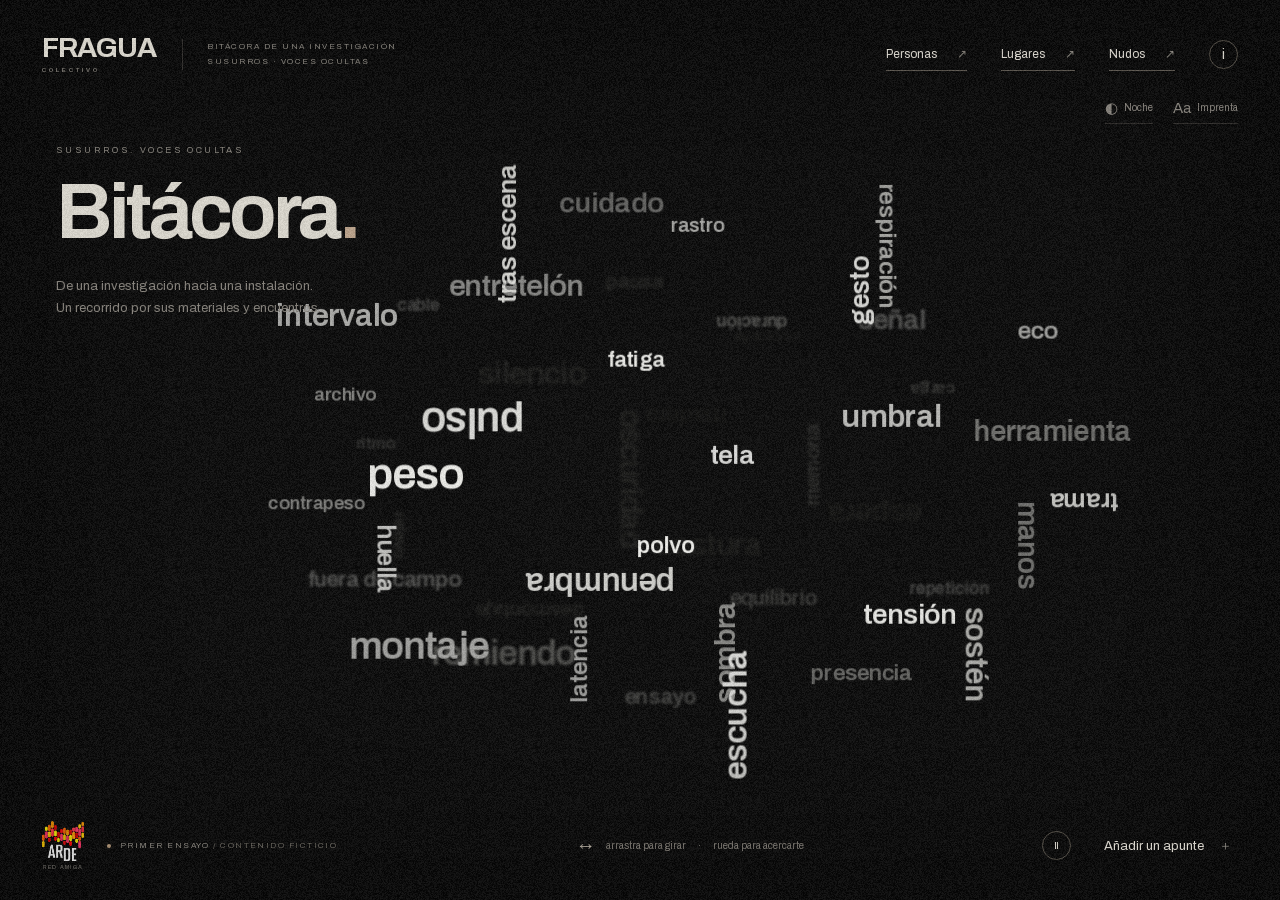
==== index.html @ 5e68c9c4 "Refina el vidrio, los índices flotantes y la profundidad móvil" ====
<!doctype html>
<html lang="es">
<head>
  <meta charset="utf-8">
  <meta name="viewport" content="width=device-width, initial-scale=1, viewport-fit=cover">
  <meta name="theme-color" content="#090909">
  <meta name="description" content="Bitácora de una investigación del colectivo Fragua hacia la instalación Susurros. Voces ocultas: un recorrido abierto por sus materiales, encuentros y procesos.">
  <title>Bitácora · Susurros. Voces ocultas — Fragua</title>
  <script>try{const p=JSON.parse(localStorage.getItem('susurros.appearance.v1')||'{}')||{};document.documentElement.dataset.theme=p.theme==='day'?'day':'night';document.documentElement.dataset.writing=p.writing==='hand'?'hand':'print';}catch{}</script>
  <link rel="icon" href="icon.svg" type="image/svg+xml">
  <link rel="stylesheet" href="styles.css?v=5">
  <link rel="stylesheet" href="editor.css?v=5">
  <link rel="stylesheet" href="glass.css?v=7">
  <link rel="stylesheet" href="territory.css?v=7">
  <link rel="stylesheet" href="appearance.css?v=5">
  <link rel="stylesheet" href="indices.css?v=7">
  <link rel="stylesheet" href="cloud-view.css?v=7">
  <link rel="preload" href="fonts/architects-daughter-latin.woff2" as="font" type="font/woff2" crossorigin>
  <link rel="preload" href="fonts/archivo-latin.woff2" as="font" type="font/woff2" crossorigin>
  <script type="module" src="app.js?v=7"></script>
</head>
<body>
  <svg class="optical-definitions" xmlns="http://www.w3.org/2000/svg" width="0" height="0" aria-hidden="true" focusable="false">
    <defs>
      <filter id="resin-refraction" x="-20%" y="-20%" width="140%" height="140%" color-interpolation-filters="sRGB">
        <feTurbulence type="fractalNoise" baseFrequency=".006 .011" numOctaves="2" seed="12" result="surface"/>
        <feGaussianBlur in="surface" stdDeviation="1.5" result="curvature"/>
        <feDisplacementMap in="SourceGraphic" in2="curvature" scale="48" xChannelSelector="R" yChannelSelector="G"/>
      </filter>
      <filter id="resin-image-refraction" x="-15%" y="-15%" width="130%" height="130%" color-interpolation-filters="sRGB">
        <feTurbulence type="fractalNoise" baseFrequency=".008 .014" numOctaves="2" seed="7" result="surface"/>
        <feGaussianBlur in="surface" stdDeviation="1.2" result="curvature"/>
        <feDisplacementMap in="SourceGraphic" in2="curvature" scale="32" xChannelSelector="R" yChannelSelector="G"/>
      </filter>
    </defs>
  </svg>
  <div class="film-grain" aria-hidden="true"></div>
  <div class="vignette" aria-hidden="true"></div>
  <header class="masthead">
    <div class="project-credit" aria-label="Bitácora de una investigación del colectivo Fragua"><span class="fragua-name">FRAGUA</span><span class="fragua-caption">COLECTIVO</span></div>
    <p class="edition">BITÁCORA DE UNA INVESTIGACIÓN<br>SUSURROS · VOCES OCULTAS</p>
    <nav class="main-nav" aria-label="Recorrer la bitácora">
      <button id="people-button" aria-controls="indices-view" aria-expanded="false">Personas <span aria-hidden="true">↗</span></button>
      <button id="places-button" aria-controls="territory-view" aria-expanded="false">Lugares <span aria-hidden="true">↗</span></button>
      <button id="knots-button" aria-controls="indices-view" aria-expanded="false">Nudos <span aria-hidden="true">↗</span></button>
      <button id="about-button" class="round-button" aria-label="Acerca de este ensayo" aria-haspopup="dialog">i</button>
    </nav>
  </header>

  <div class="appearance-controls" role="group" aria-label="Aspecto de la bitácora">
    <button id="theme-toggle" type="button" aria-pressed="false" aria-label="Cambiar a versión diurna"><span class="appearance-icon" aria-hidden="true">◐</span><span class="appearance-label">Noche</span></button>
    <button id="writing-toggle" type="button" aria-pressed="false" aria-label="Cambiar a letra manuscrita"><span class="appearance-icon" aria-hidden="true">Aa</span><span class="appearance-label">Imprenta</span></button>
  </div>
  <div class="title-block">
    <p class="eyebrow">SUSURROS. VOCES OCULTAS</p>
    <h1>Bitácora<span aria-hidden="true">.</span></h1>
    <p class="intro">De una investigación hacia una instalación.<br>Un recorrido por sus materiales y encuentros.</p>
  </div>

  <main id="stage" tabindex="0" aria-label="Nube tridimensional de palabras. Arrastra para girar y usa la rueda para acercarte. Con el teclado: flechas para girar, más y menos para acercarte; Tab para elegir palabras.">
    <canvas id="connections" aria-hidden="true"></canvas>
    <div id="space"><div id="cloud"></div></div>
    <p id="loading" class="loading" role="status">Afinando la escucha<span>…</span></p>
  </main>

  <div id="context" class="context" hidden>
    <button id="return-button" class="back-arrow" aria-label="Volver a todas las palabras">↶</button>
    <div><p id="context-type" class="eyebrow"></p><p id="context-title"></p></div>
  </div>

  <footer class="footer">
    <div class="footer-credits"><a class="friend-network" href="https://ardered.com/" target="_blank" rel="noopener noreferrer" aria-label="ARDE, red amiga de Fragua. Visitar su sitio web"><img src="media/arde-logo.png" alt="ARDE · Artistas de la Escenografía en Red" width="42" height="40"><span>RED AMIGA</span></a><div class="archive-caption"><span class="status-dot"></span><span>PRIMER ENSAYO<span class="caption-detail"> / CONTENIDO FICTICIO</span></span></div></div>
    <div id="gesture-hint" class="gesture-hint"><span class="drag-icon" aria-hidden="true">↔</span> arrastra para girar<span class="hint-divider">·</span><span class="desktop-hint">rueda para acercarte</span><span class="mobile-hint">pellizca para acercarte</span></div>
    <div class="footer-actions">
      <button id="pause-button" class="round-button" aria-label="Pausar la respiración" aria-pressed="false"><span aria-hidden="true">Ⅱ</span></button>
      <button id="contribute-button">Añadir un apunte <span aria-hidden="true">＋</span></button>
    </div>
  </footer>
  <p id="announcement" class="sr-only" role="status" aria-live="polite"></p>

  <dialog id="drawer" class="drawer" aria-labelledby="drawer-heading">
    <div class="plate-optics" aria-hidden="true"></div>
    <div class="plate-scroll">
      <div class="drawer-top"><span class="eyebrow" id="drawer-kicker"></span><button id="close-drawer" class="close-button" aria-label="Cerrar">×</button></div>
      <div id="drawer-content"></div>
    </div>
  </dialog>
  <noscript><div class="no-js">Este ensayo necesita JavaScript para recorrer la nube. Actívalo y vuelve a abrir la página.</div></noscript>
</body>
</html>
---- styles.css ----
@font-face{font-family:Archivo;src:url("fonts/archivo-latin.woff2") format("woff2");font-weight:400 700;font-style:normal;font-display:swap}
:root{color-scheme:dark;--bg:#090909;--paper:#ddd9d0;--muted:#85817a;--faint:#4c4944;--line:#2b2926;--accent:#bba28a;--sans:'Archivo','Helvetica Neue',Arial,sans-serif}
*{box-sizing:border-box}html,body{width:100%;height:100%;margin:0;overflow:hidden}body{background:var(--bg);color:var(--paper);font-family:var(--sans);font-size:14px;-webkit-font-smoothing:antialiased}button,a,input,select,textarea{-webkit-tap-highlight-color:transparent}button{font:inherit;color:inherit;border:0;background:none;cursor:pointer}a{color:inherit}button:focus-visible,a:focus-visible{outline:1px solid var(--accent);outline-offset:7px}button:hover{color:#fff6e9}button:disabled{opacity:.4;cursor:default}[hidden]{display:none!important}.sr-only{position:absolute;width:1px;height:1px;padding:0;margin:-1px;overflow:hidden;clip:rect(0,0,0,0);white-space:nowrap;border:0}
.film-grain{position:fixed;inset:-30%;z-index:8;pointer-events:none;opacity:.075;mix-blend-mode:screen;animation:grain .3s steps(1) infinite;background-repeat:repeat;background-size:180px 180px}.vignette{position:fixed;inset:0;pointer-events:none;z-index:3;box-shadow:inset 0 0 160px 40px #0008;background:radial-gradient(ellipse at 54% 52%,transparent 20%,#0003 100%)}@keyframes grain{0%{transform:translate(0,0)}25%{transform:translate(37px,-23px)}50%{transform:translate(-19px,46px)}75%{transform:translate(52px,17px)}}
.masthead{position:fixed;top:35px;left:42px;right:42px;z-index:10;display:flex;align-items:center;gap:26px}.wordmark{font-family:var(--sans);font-size:34px;font-weight:bold;letter-spacing:-2.4px;line-height:1;text-decoration:none}.wordmark-star{font-size:19px;font-weight:normal;display:inline-block;vertical-align:top;margin:0 0 0 4px;letter-spacing:0}.edition{font-size:8px;letter-spacing:1.5px;line-height:1.9;color:var(--muted);margin:0;padding-left:24px;border-left:1px solid var(--line)}.main-nav{margin-left:auto;display:flex;gap:34px;align-items:center}.main-nav>button:not(.round-button){font-size:12px;padding:9px 0;border-bottom:1px solid #58534b}.main-nav button>span{margin-left:17px;color:var(--muted)}.round-button{height:29px;width:29px;border:1px solid #514c44;border-radius:50%;font-family:var(--sans);font-size:14px;display:inline-flex;align-items:center;justify-content:center;flex:none;padding:0}.round-button:hover{border-color:var(--paper)}
.title-block{position:fixed;top:143px;left:56px;z-index:4;pointer-events:none}.eyebrow{font-family:var(--sans);font-size:9px;font-weight:normal;letter-spacing:2.4px;line-height:1.6;color:var(--muted);margin:0}.title-block h1{font-family:var(--sans);font-weight:normal;font-size:clamp(52px,5.5vw,82px);letter-spacing:-4px;line-height:1.06;margin:14px 0 20px}.title-block h1>span{color:var(--accent)}.intro{font-family:var(--sans);color:var(--muted);font-size:14px;line-height:1.65;font-style:italic;margin:0}
#stage{position:fixed;inset:0;overflow:hidden;cursor:grab;touch-action:none;outline:0}#stage:active{cursor:grabbing}#stage:focus-visible{box-shadow:inset 0 0 0 1px #8a817455}#space{position:absolute;inset:0;perspective:1000px;perspective-origin:50% 50%;pointer-events:none}#cloud{position:absolute;left:53%;top:52%;width:0;height:0;transform-style:preserve-3d;pointer-events:none}.word{position:absolute;left:0;top:0;font-family:var(--sans);font-weight:normal;white-space:nowrap;line-height:1.2;transform-style:preserve-3d;pointer-events:auto;padding:6px 9px;backface-visibility:visible;transition:opacity 1s, color .3s;color:#b9b5ad}.word>span{display:block;transition:filter .25s,text-shadow .25s}.word:hover,.word:focus-visible{color:#f8f0e2!important;outline:0;z-index:2}.word:hover>span,.word:focus-visible>span{filter:blur(0)!important;text-shadow:0 0 14px #e8d0aa55}.word:focus-visible>span{outline:1px dotted #a69b8d;outline-offset:6px}.word.inactive{pointer-events:none;opacity:0!important}.word.selected{color:#dfd1be}#connections{position:absolute;inset:0;pointer-events:none;z-index:0}.loading{position:absolute;left:50%;top:50%;transform:translate(-50%,-50%);color:var(--muted);font-family:var(--sans);font-style:italic}.loading span{animation:blink 1.4s infinite}@keyframes blink{50%{opacity:.2}}
.footer{position:fixed;left:42px;right:42px;bottom:30px;display:flex;align-items:center;justify-content:space-between;gap:20px;z-index:10}.archive-caption{font-size:8px;letter-spacing:1.45px;color:var(--muted);display:flex;align-items:center;gap:9px}.status-dot{height:4px;width:4px;border-radius:50%;background:#a58b6d;display:block;box-shadow:0 0 7px #a58b6d44}.caption-detail{color:#65615a}.gesture-hint{font-family:var(--sans);font-style:italic;font-size:12px;color:#77736c;display:flex;gap:10px;align-items:center;transition:opacity .8s}.drag-icon{font-family:var(--sans);font-style:normal;font-size:20px;color:#aaa296}.hint-divider{padding:0 2px}.footer-actions{display:flex;align-items:center;gap:27px}.footer-actions>button:last-child{font-family:var(--sans);font-size:13px}.footer-actions>button:last-child>span{margin-left:12px;color:var(--muted)}.footer-actions .round-button{font-family:var(--sans);font-size:10px;letter-spacing:1px}.mobile-hint{display:none}
.context{position:fixed;bottom:100px;left:50%;transform:translateX(-50%);z-index:9;display:flex;gap:17px;align-items:center;background:#090909c9;padding:9px 21px 11px 12px;border-radius:2px;backdrop-filter:blur(10px);max-width:85vw}.back-arrow{font-family:var(--sans);font-size:30px;font-weight:normal;line-height:1;width:35px;height:35px}.context .eyebrow{font-size:7px;letter-spacing:1.8px}.context p:last-child{font-family:var(--sans);font-size:17px;margin:4px 0 0;white-space:nowrap}
.drawer{margin:0 0 0 auto;max-width:none;max-height:none;width:min(480px,100vw);height:100dvh;padding:31px 37px 45px;border:none;border-left:1px solid var(--line);background:#111110;color:var(--paper);overflow:auto;box-shadow:-40px 0 90px #0005}.drawer[open]{animation:drawer-in .32s ease}.drawer::backdrop{background:#0005;backdrop-filter:blur(2px)}@keyframes drawer-in{from{transform:translateX(35px);opacity:0}to{transform:translateX(0);opacity:1}}.drawer-top{display:flex;align-items:center;justify-content:space-between;margin-bottom:42px}.close-button{font-size:27px;line-height:1;padding:0 3px;font-weight:200;color:#9a9389}.drawer h2{font-family:var(--sans);font-size:43px;line-height:1.12;font-weight:normal;letter-spacing:-1.6px;margin:0 0 20px}.drawer h3{font-family:var(--sans);font-size:22px;font-weight:normal;margin:26px 0 10px}.drawer .lede{font-family:var(--sans);font-size:17px;line-height:1.65;color:#bdb7ac;margin:0 0 28px}.drawer .small-copy{font-size:12px;line-height:1.85;color:var(--muted)}.drawer-list{margin-top:28px;border-top:1px solid var(--line)}.person-row,.knot-row{width:100%;text-align:left;display:flex;align-items:baseline;gap:16px;padding:22px 0;border-bottom:1px solid var(--line)}.row-index{font-family:var(--sans);font-size:9px;letter-spacing:1px;color:#6a655d}.row-name{font-family:var(--sans);font-size:25px;display:block;line-height:1.25}.row-role{font-family:var(--sans);display:block;font-size:10px;color:var(--muted);margin-top:7px;letter-spacing:.4px}.row-arrow{margin-left:auto;color:var(--muted);font-size:19px}.person-row:hover .row-name,.knot-row:hover .row-name{color:#d2bca0}.row-description{display:block;font-size:12px;line-height:1.6;color:var(--muted);margin-top:10px}.demo-note{font-family:var(--sans);font-size:10px;line-height:1.8;color:#938575;border-left:1px solid #685340;padding-left:13px;margin-top:28px}.word-meta{display:flex;align-items:center;gap:10px;margin-bottom:23px;color:var(--muted);font-size:9px;letter-spacing:1px;text-transform:uppercase}.word-meta .small-dot{height:3px;width:3px;border-radius:100%;background:var(--muted)}.word-description{font-family:var(--sans);font-size:19px;line-height:1.75;margin:0 0 24px;color:#d1cbbf}.relation-block{margin-bottom:28px;padding-bottom:23px;border-bottom:1px solid var(--line)}.relation-block>.eyebrow{color:var(--accent);margin-bottom:12px}.detail-label{margin:25px 0 12px}.related-people{display:flex;flex-wrap:wrap;gap:8px}.text-chip{font-family:var(--sans);font-size:10px;padding:7px 11px;border:1px solid #3b3630;color:#aaa092;border-radius:1px}.text-chip:hover{border-color:#8e7d68}.detail-image{width:100%;height:240px;object-fit:cover;display:block;margin:28px 0 10px;filter:saturate(.55)}.media-caption{font-family:var(--sans);font-size:12px;line-height:1.7;color:var(--muted);font-style:italic}.audio-card{margin:28px 0;padding:24px 19px;border:1px solid #37312a;background:linear-gradient(130deg,#262018,#131311)}.audio-play{display:flex;width:100%;gap:16px;align-items:center;text-align:left}.audio-play>span:first-child{font-size:17px;width:40px;height:40px;border:1px solid #7b6a57;border-radius:50%;display:grid;place-items:center;padding-left:2px}.audio-title{font-family:var(--sans);font-size:18px}.audio-type{display:block;font-family:var(--sans);font-size:9px;color:var(--muted);margin-top:8px}.waveform{display:flex;align-items:center;justify-content:space-between;height:42px;margin:25px 0 5px;gap:3px}.waveform i{display:block;flex:1;background:#ad9171;opacity:.5;height:var(--h)}.audio-card.playing .waveform i{animation:wave 1.2s ease-in-out infinite;animation-delay:var(--d)}@keyframes wave{50%{transform:scaleY(.35);opacity:1}}audio{width:100%;height:38px;margin-top:20px}.size-scale{display:flex;align-items:baseline;gap:18px;margin:20px 0;color:#b5a895}.size-scale span{font-family:var(--sans)}.drawer a{color:var(--accent);text-underline-offset:4px}.about-divider{border:0;border-top:1px solid var(--line);margin:28px 0}.no-js{position:fixed;top:45%;left:10%;width:80%;padding:25px;background:#171715;color:var(--paper);z-index:99}.active-note{color:var(--accent)!important}.error-title{font-size:20px;font-style:normal;color:var(--paper)}
@media(min-width:1500px){#cloud{left:54%}.title-block{left:70px;top:170px}.masthead,.footer{left:55px;right:55px}}
@media(max-width:1000px){.caption-detail{display:none}.edition{display:none}.gesture-hint{font-size:11px;gap:7px}.footer-actions{gap:18px}.title-block{left:35px;top:125px}.title-block h1{font-size:60px}.masthead,.footer{left:28px;right:28px}.main-nav{gap:27px}}
@media(max-width:650px){.masthead{top:25px;left:22px;right:22px}.wordmark{font-size:31px}.main-nav{gap:21px}.main-nav>button:not(.round-button){font-size:11px}.main-nav button>span{margin-left:10px}.main-nav .round-button{height:25px;width:25px}.title-block{left:27px;top:105px}.title-block h1{font-size:54px;letter-spacing:-2.8px;margin:8px 0 13px}.eyebrow{font-size:8px}.intro{font-size:12px;line-height:1.6}.footer{left:22px;right:22px;bottom:25px;gap:10px;align-items:flex-end}.archive-caption{font-size:7px;letter-spacing:1px;max-width:115px;line-height:1.8}.footer-actions{gap:17px}.footer-actions>button:last-child{font-size:12px}.footer-actions>button:last-child>span{margin-left:5px}.gesture-hint{position:absolute;bottom:58px;left:50%;transform:translateX(-50%);white-space:nowrap;font-size:10px;gap:7px}.desktop-hint{display:none}.mobile-hint{display:inline}.drag-icon{font-size:16px}#cloud{left:50%;top:54%}.context{bottom:120px;gap:10px;padding-right:14px}.context p:last-child{font-size:16px}.context .eyebrow{font-size:6px}.drawer{padding:25px 27px 36px;width:100vw}.drawer-top{margin-bottom:31px}.drawer h2{font-size:40px}.drawer .lede{font-size:16px}.drawer::backdrop{backdrop-filter:blur(5px)}.word-description{font-size:18px}.row-name{font-size:25px}.row-role{font-size:10px}.film-grain{opacity:.065}.vignette{box-shadow:inset 0 0 90px 15px #0008}}
@media(prefers-reduced-motion:reduce){.film-grain{animation:none}.word,.gesture-hint{transition:none}.drawer[open]{animation:none}.audio-card.playing .waveform i{animation:none}.loading span{animation:none}}

/* Zero-size anchors carry the 3D position; labels face the camera. */
.word-anchor{position:absolute;left:0;top:0;width:0;height:0;transform-style:preserve-3d;pointer-events:none}

/* The investigation belongs to Fragua; ARDE is a linked friendly network. */
.project-credit{display:flex;flex-direction:column;gap:5px;flex:none}
.fragua-name{font:700 28px/.95 var(--sans);letter-spacing:-1px}
.fragua-caption{font:500 6px/1.2 var(--sans);letter-spacing:3px;color:var(--muted)}
.title-block h1{font-weight:650;letter-spacing:-4px}
.intro{font-size:13px;font-style:normal;font-weight:400;line-height:1.7}
.word{font-weight:600;letter-spacing:-.6px}
.drawer h2,.drawer h3,.row-name,.audio-title{font-weight:600}
.drawer h2{letter-spacing:-1.8px}
.word-description{font-weight:400;font-size:18px;line-height:1.8}
.drawer .lede{font-weight:400;font-size:16px}
.media-caption,.gesture-hint{font-style:normal;font-weight:400;font-size:10px}
.context p:last-child{font-weight:600;font-size:15px}
.footer-credits{display:flex;align-items:center;gap:23px}
.friend-network{display:flex;flex-direction:column;align-items:center;gap:3px;text-decoration:none;flex:none;opacity:.85}
.friend-network img{display:block;width:42px;height:40px;object-fit:contain}
.friend-network span{font-size:5.5px;letter-spacing:1.3px;color:var(--muted)}
.friend-network:hover{opacity:1}
#stage{transition:opacity .6s}
@media(max-width:1000px){.main-nav{gap:24px}.footer-credits{gap:17px}}
@media(max-width:650px){.masthead{gap:19px}.main-nav{gap:17px}.fragua-name{font-size:23px;letter-spacing:-.7px}.fragua-caption{font-size:5px;letter-spacing:2.5px}.main-nav button>span{margin-left:7px}.title-block h1{font-size:52px;letter-spacing:-3px}.intro{font-size:11px}.friend-network img{width:34px;height:33px}.friend-network span{font-size:5px;letter-spacing:.9px}.footer-credits{gap:13px}.archive-caption{max-width:82px}.gesture-hint{bottom:68px;font-size:9px}.context{bottom:129px}.footer-actions>button:last-child{font-size:11px}.footer-actions{gap:13px}}
@media(max-width:390px){.masthead{left:18px;right:18px;gap:13px}.main-nav{gap:13px}.fragua-name{font-size:21px}.main-nav>button:not(.round-button){font-size:10px}.main-nav button>span{margin-left:6px}.footer{left:18px;right:18px}.footer-credits{gap:9px}}

.territory-open #gesture-hint{opacity:0!important;pointer-events:none}
.network-reference{display:block;margin:20px 0 0;font-size:11px}
---- editor.css ----
.editor-dialog {
  box-sizing: border-box;
  position: fixed;
  inset: 0 0 0 auto;
  margin: 0;
  padding: 0;
  width: min(560px, 100vw);
  height: 100dvh;
  max-width: 100vw;
  max-height: 100dvh;
  border: 0;
  border-left: 1px solid #dfd8cc24;
  background: #101010;
  color: #dfd8cc;
  font: 14px/1.6 var(--sans);
  scrollbar-color: #585148 #101010;
}
.editor-dialog::backdrop { background: #0009; backdrop-filter: blur(5px); }
.editor-inner { padding: 40px 40px 32px; }
.editor-header { position: relative; padding-right: 30px; }
.editor-eyebrow { margin: 0 0 15px; color: #bb997b; text-transform: uppercase; letter-spacing: .19em; font-size: 10px; }
.editor-header h2 { margin: 0; font:600 36px/1.12 var(--sans); letter-spacing: -.04em; }
.editor-intro { margin: 18px 0 22px; color: #aaa59d; max-width: 320px; font-size: 13px; }
.editor-close { position: absolute; right: -8px; top: -10px; background: transparent; color: #dfd8cc; border: 0; font: 30px/1 var(--sans); cursor: pointer; width: 40px; height: 40px; }
.editor-local-note { border-top: 1px solid #dfd8cc24; border-bottom: 1px solid #dfd8cc24; padding: 15px 0; margin: 0 0 25px; font-size: 11px; line-height: 1.65; color: #bb997b; }
.editor-form { display: flex; flex-direction: column; }
.editor-form input:not([type='checkbox']), .editor-form textarea, .editor-form select {
  box-sizing: border-box;
  width: 100%;
  min-height: 43px;
  padding: 11px 12px;
  background: #171717;
  border: 1px solid #dfd8cc2b;
  border-radius: 0;
  color: #dfd8cc;
  font: 13px/1.5 var(--sans);
  color-scheme: dark;
}
.editor-form textarea { resize: vertical; }
.editor-form input::placeholder, .editor-form textarea::placeholder { color: #77736c; }
.editor-label { display: block; margin: 21px 0 8px; color: #dfd8cc; font-size: 12px; }
.editor-label:first-child { margin-top: 0; }
.editor-label span { float: right; color: #827e77; font-size: 10px; }
.editor-match { color: #bb997b; font-size: 11px; line-height: 1.65; margin: 8px 0 -4px; }
.editor-match:empty { display: none; }
.editor-selections { border: 0; padding: 0; margin: 23px 0 0; min-width: 0; }
.editor-selections legend { padding: 0; font-size: 12px; }
.editor-help { margin: 5px 0 12px; font-size: 10px; line-height: 1.6; color: #918a81; }
.editor-selector-list { display: grid; grid-template-columns: 1fr 1fr; gap: 9px 12px; }
.editor-selector { display: flex; gap: 8px; align-items: flex-start; font-size: 11px; cursor: pointer; }
.editor-selector input { accent-color: #bb997b; margin: 3px 0 0; width: 14px; height: 14px; flex: 0 0 auto; }
.editor-form input[type='file'] { padding: 0; border: 0; background: none; font-size: 11px; color: #aaa59d; min-height: 34px; }
.editor-form input[type='file']::file-selector-button { color: #dfd8cc; background: #20201e; border: 1px solid #dfd8cc35; padding: 8px 10px; font: 11px var(--sans); margin-right: 10px; cursor: pointer; }
.editor-media-note { overflow-wrap: anywhere; margin-top: 3px; }
.editor-submit-row { display: flex; flex-wrap: wrap; gap: 15px; align-items: center; margin-top: 26px; }
.editor-save { flex: 1; background: #d4c4b0; color: #151311; border: 1px solid #d4c4b0; padding: 13px 16px; font: 12px/1.5 var(--sans); text-align: left; cursor: pointer; }
.editor-save span { float: right; }
.editor-save:hover { background: #e3d5c3; }
.editor-view, .editor-transfer-actions button { padding: 5px 0; background: none; border: 0; border-bottom: 1px solid #bb997b6b; color: #bb997b; font: 11px/1.5 var(--sans); cursor: pointer; }
.editor-status { margin: 16px 0 0; min-height: 0; font-size: 11px; line-height: 1.65; color: #c4b098; overflow-wrap: anywhere; }
.editor-status:empty { display: none; }
.editor-error { color: #e6a395; }
.editor-transfer { border-top: 1px solid #dfd8cc24; margin-top: 32px; padding-top: 25px; }
.editor-transfer .editor-eyebrow { margin-bottom: 9px; }
.editor-transfer p:not(.editor-eyebrow) { margin: 0; color: #918a81; font-size: 11px; line-height: 1.7; }
.editor-transfer-actions { display: flex; justify-content: space-between; gap: 18px; margin-top: 16px; }
.editor-dialog button:disabled { opacity: .4; cursor: wait; }
.editor-dialog :focus-visible { outline: 1px solid #d2b08d; outline-offset: 4px; }
.editor-dialog [hidden] { display: none !important; }
@media (max-width: 520px) {
  .editor-inner { padding: 28px 24px; }
  .editor-header h2 { font-size: 35px; }
  .editor-form input:not([type='checkbox']), .editor-form textarea, .editor-form select { font-size: 16px; }
  .editor-selector-list { grid-template-columns: 1fr; }
  .editor-selector { min-height: 28px; align-items: center; }
  .editor-label { margin-top: 18px; }
}
---- glass.css ----
/* Word fragments float in a thin, imperfect plate; the indexes keep their drawer. */
.optical-definitions { position: fixed; width: 0; height: 0; pointer-events: none; }
.plate-optics { display: none; }
.plate-scroll { display: contents; }

.drawer.word-plate {
  position: fixed;
  inset: 0;
  margin: auto;
  width: min(640px, calc(100vw - 96px));
  height: fit-content;
  max-height: 82dvh;
  padding: 0;
  border: 0;
  border-radius: 26px 21px 29px 19px / 21px 26px 22px 28px;
  overflow: visible;
  background: transparent;
  color: #e7e7dc;
  box-shadow: 0 32px 100px #0008, 0 3px 12px #0006;
  /* The top-layer surface samples the scene while its content stays readable. */
  -webkit-backdrop-filter: blur(10px) saturate(1.12) brightness(1.15);
  backdrop-filter: blur(10px) saturate(1.12) brightness(1.15);
  backdrop-filter: url("#resin-refraction") blur(7px) saturate(1.12) brightness(1.15);
}
.drawer.word-plate[open] { animation: plate-appear .35s cubic-bezier(.2,.7,.2,1) both; }
.drawer.word-plate::backdrop { background: #0002; backdrop-filter: none; -webkit-backdrop-filter: none; }
.word-plate .plate-optics {
  display: block;
  position: absolute;
  inset: 0;
  pointer-events: none;
  border-radius: inherit;
  overflow: hidden;
  background:
    radial-gradient(ellipse at 3% 0%, #d7dfc71a, transparent 46%),
    linear-gradient(128deg, #b8c7ad0d, #0d110f70 52%, #a0b2a009);
  box-shadow:
    inset 1px 1px 1px #f4f8e738,
    inset -1px -1px 1px #d1ddbd30,
    inset 3px 0 9px #e8f0dc0a,
    inset 0 -7px 15px #03100a44;
}
.drawer.word-plate::before {
  content: '';
  position: absolute;
  z-index: 1;
  inset: 0;
  border: 1px solid #dbe4ce40;
  border-radius: inherit;
  pointer-events: none;
  background: linear-gradient(132deg, #ffffff0d 0, transparent 20% 78%, #efffda08);
  box-shadow: inset 0 2px 2px #f5ffe510, 1px 0 0 #eef9d412, -1px 0 0 #0008;
}
.drawer.word-plate::after {
  content: '';
  position: absolute;
  z-index: 1;
  inset: 7px 5px 8px 6px;
  border: 1px solid #dfe8cf0d;
  border-top-color: #f7ffe51c;
  border-radius: 21px 18px 24px 16px;
  pointer-events: none;
}
.word-plate .plate-scroll {
  display: block;
  position: relative;
  z-index: 2;
  max-height: 82dvh;
  padding: 32px 43px 37px;
  border-radius: inherit;
  overflow: auto;
  overscroll-behavior: contain;
  scrollbar-width: thin;
  scrollbar-color: #b9c4aa42 transparent;
  background: linear-gradient(90deg, #090d0b15, #0a0e0b38 60%, #090d0b15);
}
.word-plate .drawer-top { margin-bottom: 28px; }
.word-plate .eyebrow, .word-plate .word-meta { color: #a9b0a1; }
.word-plate .word-meta { margin-bottom: 15px; font-size: 8px; letter-spacing: 1.2px; }
.word-plate h2 { font-size: clamp(40px, 4vw, 57px); margin-bottom: 24px; }
.word-plate .word-description { font-size: 20px; line-height: 1.7; color: #dedfd2; text-shadow: 0 1px 8px #0008; }
.word-plate .close-button { color: #c0c8b5; }
.word-plate .close-button:hover { color: #f5f6e9; }
.word-plate .small-copy { color: #a3aa9c; }
.word-plate .text-chip { color: #bbc2ae; border-color: #c4d2af35; background: #c4d2af05; border-radius: 4px; }
.word-plate .text-chip:hover { border-color: #dce6cb88; }
.word-plate .relation-block { border-color: #bac9a82e; }
.word-plate .relation-block > .eyebrow { color: #c5c9ae; }
.word-plate .audio-card { border-color: #c6d5b32b; border-radius: 12px; background: linear-gradient(130deg, #b7c4a20d, #080d0a1f); }
.word-plate .audio-play > span:first-child { border-color: #bbc8aa65; }
.word-plate .waveform i { background: #a9b497; }

.drawer.word-plate.image-plate { width: min(690px, calc(100vw - 96px)); max-height: 86dvh; }
.word-plate.image-plate .plate-scroll { max-height: 86dvh; }
.word-plate .resin-image {
  position: relative;
  margin: 29px -7px 13px;
  padding: 13px;
  border: 1px solid #e5ecd33b;
  border-radius: 20px 16px 22px 17px / 17px 23px 18px 22px;
  background: linear-gradient(132deg, #edf5da14, #bdd1ad04 45%, #e2e9cf13);
  box-shadow: 1px 3px 0 #03080655, inset 0 1px 1px #f3ffe239, inset -2px -3px 8px #06120766, 0 13px 25px #0005;
  transform: perspective(1000px) rotateY(-1.2deg) rotateX(.7deg);
}
.word-plate .resin-image .detail-image {
  display: block;
  width: auto;
  max-width: 100%;
  height: auto;
  max-height: 350px;
  margin: 0 auto;
  border-radius: 11px 14px 12px 15px;
  clip-path: inset(0 round 11px 14px 12px 15px);
  object-fit: contain;
  filter: saturate(.65) contrast(.95);
  box-shadow: 0 0 15px #08110b55;
}
.word-plate .resin-image::before {
  content: '';
  position: absolute;
  z-index: 2;
  inset: 2px;
  pointer-events: none;
  border-radius: inherit;
  border-top: 1px solid #faffdf46;
  border-left: 1px solid #faffdf1f;
  background: linear-gradient(118deg, #ffffff0e, transparent 21% 69%, #edf8d80b);
  box-shadow: inset 3px 4px 7px #f2ffe10b, inset -3px -3px 6px #0007;
}
.word-plate .resin-image::after {
  content: '';
  position: absolute;
  z-index: 1;
  inset: 6px;
  border-radius: 15px 12px 18px 13px;
  pointer-events: none;
  -webkit-backdrop-filter: blur(1.7px) brightness(1.16);
  backdrop-filter: blur(1.7px) brightness(1.16);
  -webkit-mask-image: radial-gradient(ellipse at 50% 48%, transparent 52%, #000 94%);
  mask-image: radial-gradient(ellipse at 50% 48%, transparent 52%, #000 94%);
}
@supports (backdrop-filter: url("#resin-image-refraction")) {
  .word-plate .resin-image::after { backdrop-filter: url("#resin-image-refraction") blur(.7px) brightness(1.16); }
}
.word-plate .plate-caption { color: #a7ae9b; font-size: 11px; line-height: 1.7; margin-bottom: 25px; }
@keyframes plate-appear { from { opacity: 0; transform: translateY(13px) scale(.975); } to { opacity: 1; transform: translateY(0) scale(1); } }
@media (max-width: 650px) {
  .drawer.word-plate, .drawer.word-plate.image-plate { width: calc(100vw - 30px); max-height: calc(100dvh - 56px); }
  .word-plate .plate-scroll, .word-plate.image-plate .plate-scroll { max-height: calc(100dvh - 56px); padding: 25px 25px 29px; }
  .word-plate .drawer-top { margin-bottom: 24px; }
  .word-plate h2 { font-size: 42px; }
  .word-plate .word-description { font-size: 17px; line-height: 1.75; }
  .word-plate .resin-image { margin-left: -5px; margin-right: -5px; padding: 10px; }
  .word-plate .resin-image .detail-image { max-height: 300px; }
}
@media (prefers-reduced-motion: reduce) { .drawer.word-plate[open] { animation: none; } }

/* A convex lens: a clear, strongly refracted rim around a softly defocused centre. */
html body .drawer.word-plate[data-liquid-glass],
html body .territory-city-plate[data-liquid-glass] {
  --liquid-saturation: 1.08;
  --liquid-brightness: 1.06;
  -webkit-backdrop-filter: blur(1.8px) saturate(var(--liquid-saturation));
  backdrop-filter: blur(1.8px) saturate(var(--liquid-saturation));
  backdrop-filter: var(--liquid-refraction) saturate(var(--liquid-saturation)) brightness(var(--liquid-brightness));
}
html[data-theme='day'] body .drawer.word-plate[data-liquid-glass],
html[data-theme='day'] body .territory-city-plate[data-liquid-glass] {
  --liquid-saturation: .82;
  --liquid-brightness: 1.015;
}
html body .word-plate .plate-optics {
  background:
    radial-gradient(ellipse at 2% 0%, #f2ffe522, transparent 32%),
    linear-gradient(127deg, #d7e2d215, #080d0b47 48%, #d1e4c30b);
  box-shadow:
    inset 1px 1px 1px #ffffff66,
    inset -1px -1px 2px #efffe338,
    inset 4px 3px 10px #ebffe90d,
    inset -4px -5px 12px #00000035;
}
html body .word-plate .plate-scroll {
  background: linear-gradient(90deg, #090e0b0a, #080d0b22 52%, #090e0b0a);
}
html[data-theme='day'] body .word-plate .plate-optics {
  background:
    radial-gradient(ellipse at 2% 0%, #ffffff7d, transparent 32%),
    linear-gradient(127deg, #fffffa38, #f3f5e85c 48%, #ffffff24);
  box-shadow:
    inset 1px 1px 1px #ffffffdd,
    inset -1px -1px 2px #7e8d646b,
    inset 4px 3px 10px #ffffff33,
    inset -4px -5px 12px #71855d14;
}
html[data-theme='day'] body .word-plate .plate-scroll {
  background: linear-gradient(90deg, #ffffff0a, #fffff41a 52%, #ffffff0a);
}
html body .drawer.word-plate::before {
  background: linear-gradient(125deg, #ffffff1a, transparent 18% 76%, #f2ffe50d);
  box-shadow: inset 0 1px 1px #ffffff3b, inset -1px -1px 2px #d8ecc426, 0 0 0 1px #00000022;
}
html[data-theme='day'] body .drawer.word-plate::before {
  background: linear-gradient(125deg, #ffffff70, transparent 18% 76%, #ffffff3d);
  box-shadow: inset 0 1px 1px #ffffffe6, inset -1px -1px 2px #73875a38, 0 0 0 1px #4e633519;
}
html body .word-plate .resin-image .detail-image[data-liquid-glass] {
  filter: var(--liquid-refraction) saturate(.78) contrast(.98);
}
/* The photograph is refracted itself, so no uniformly blurred veil covers it. */
html body .word-plate .resin-image::after,
html[data-theme='day'] body .word-plate .resin-image::after {
  -webkit-backdrop-filter: none;
  backdrop-filter: none;
  background: linear-gradient(128deg, #ffffff08, transparent 34% 72%, #e9ffd806);
}


/* Safari/iOS use the same lens on a live, inert copy of the scene. */
html body .drawer.word-plate[data-liquid-glass][data-liquid-renderer='scene-proxy'],
html body .territory-city-plate[data-liquid-glass][data-liquid-renderer='scene-proxy'] {
  -webkit-backdrop-filter: none;
  backdrop-filter: none;
}
.liquid-scene-proxy {
  position: absolute;
  inset: 0;
  z-index: 0;
  border-radius: inherit;
  overflow: hidden;
  pointer-events: none;
  background: var(--bg);
  filter: var(--liquid-refraction) saturate(var(--liquid-saturation,1.08)) brightness(var(--liquid-brightness,1.06));
}
.liquid-scene-viewport {
  position: absolute;
  left: 0;
  top: 0;
  transform-origin: 0 0;
  overflow: hidden;
  pointer-events: none;
  isolation: isolate;
}
html body .word-plate .plate-optics { z-index: 1; }
.territory-city-plate[data-liquid-renderer='scene-proxy'] .territory-city-inner { position: relative; z-index: 2; }
---- territory.css ----
.territory-view{position:fixed;inset:0;z-index:6;pointer-events:none;color:var(--paper,#ddd9d0);font-family:var(--sans,Arial,sans-serif);outline:0}
.territory-open .title-block{opacity:0!important}
.territory-heading{position:absolute;left:56px;top:calc(50% - 30px);width:235px}
.territory-eyebrow{font-family:var(--sans,Arial,sans-serif);font-size:8px;font-weight:500;line-height:1.7;letter-spacing:2px;color:#9b9c91;margin:0}
.territory-heading h2{font-family:var(--sans,Arial,sans-serif);font-size:42px;font-weight:600;letter-spacing:-1.9px;margin:14px 0 18px;line-height:1.1}
.territory-intro{font-size:12px;font-weight:400;line-height:1.8;color:#8d8b81;white-space:pre-line;margin:0}
.territory-frame{position:absolute;left:58%;top:52%;width:min(680px,64vw,calc((100dvh - 165px)*.947368));aspect-ratio:720/760;transform:translate(-50%,-50%);pointer-events:none;animation:territory-arrive .65s ease both}
.territory-float{position:absolute;inset:0;pointer-events:none;touch-action:none;transform:translate3d(0,0,0)}
.territory-float[data-echo-active="true"]{will-change:transform}
.territory-touch-area{fill:transparent;stroke:none;pointer-events:fill}
.territory-map{position:absolute;inset:0;width:100%;height:100%;overflow:visible;pointer-events:none;filter:drop-shadow(0 0 7px #fff7d912)}
.territory-outline,.territory-outline-depth{fill:none;stroke-linejoin:round;stroke-linecap:round;vector-effect:non-scaling-stroke}
.territory-outline{stroke:#dbdcd1;stroke-width:.8;opacity:.82;filter:drop-shadow(0 0 1px #f9f6e255)}
.territory-outline-depth{stroke:#f1efdd;stroke-width:.45;opacity:.18;transform:translate(3px,4px);filter:blur(.5px)}
.territory-guide{fill:none;stroke:#d4d5c2;stroke-width:.5;opacity:.3;vector-effect:non-scaling-stroke;transition:opacity .2s}
.territory-guide-active{opacity:.8}
.territory-city{position:absolute;width:30px;height:30px;transform:translate(-50%,-50%);pointer-events:auto;cursor:pointer;border:0;padding:0;overflow:visible;background:none;color:#dadbd0}
.territory-point{position:absolute;left:50%;top:50%;width:5px;height:5px;border:1px solid #e0e4d3;border-radius:50%;transform:translate(-50%,-50%);box-shadow:0 0 9px #f8f3d326;background:#0b0c09}
.territory-point::after{content:'';position:absolute;inset:-5px;border:1px solid #e8e9d116;border-radius:50%}
.territory-city-label{position:absolute;left:calc(50% + var(--label-x,0px));top:calc(50% + var(--label-y,0px));transform:translate(0,-50%);white-space:nowrap;text-align:left;padding:6px 8px;pointer-events:auto}
.territory-label-left{transform:translate(-100%,-50%);text-align:right}
.territory-city-name{display:block;font-family:var(--sans,Arial,sans-serif);font-weight:600;font-size:13px;letter-spacing:-.2px;line-height:1.25;text-shadow:0 1px 12px #000}
.territory-city-number{display:block;margin-top:4px;font-size:8px;font-weight:400;letter-spacing:.9px;color:#85887a;line-height:1.2}
.territory-city:hover .territory-point,.territory-city:focus-visible .territory-point{background:#e9ecdf;box-shadow:0 0 15px #e8e5c477}
.territory-city:hover .territory-city-name,.territory-city:focus-visible .territory-city-name{color:#fffceb}
.territory-city:focus-visible{outline:0}
.territory-city:focus-visible .territory-city-label{outline:1px solid #b9bca377;outline-offset:3px}
.territory-back{position:absolute;left:56px;bottom:111px;display:flex;align-items:center;gap:15px;pointer-events:auto;font-family:var(--sans,Arial,sans-serif);color:#b9bcac;padding:0}
.territory-back>span:first-child{font-size:29px;font-weight:400;line-height:1}
.territory-back>span:last-child{font-size:9px;letter-spacing:.7px}
.territory-demo{position:absolute;left:56px;bottom:80px;max-width:250px;font-size:8px;line-height:1.7;letter-spacing:.45px;color:#787c6d;margin:0}
.territory-city-plate{position:fixed;inset:0;margin:auto;width:min(440px,calc(100vw - 36px));max-height:calc(100dvh - 90px);height:fit-content;padding:0;border:1px solid #dbe4ce38;border-radius:22px 18px 25px 19px;background:linear-gradient(135deg,#cad8b91a,#0a100b6e 60%,#b2c4a50e);color:#e0e5d7;box-shadow:inset 1px 1px 1px #f4ffe522,inset -2px -3px 9px #06120755,0 22px 80px #0008;-webkit-backdrop-filter:blur(10px) saturate(1.1);backdrop-filter:blur(10px) saturate(1.1);backdrop-filter:url('#resin-refraction') blur(7px) saturate(1.1);overflow:hidden;font-family:var(--sans,Arial,sans-serif)}
.territory-city-plate[open]{animation:territory-plate-in .3s ease both}
.territory-city-plate::backdrop{background:#0002;backdrop-filter:none}
.territory-city-inner{padding:29px 32px 30px;max-height:calc(100dvh - 90px);overflow:auto;overscroll-behavior:contain;scrollbar-width:thin;scrollbar-color:#b9c4aa42 transparent}
.territory-city-top{display:flex;align-items:center;justify-content:space-between;margin-bottom:26px}
.territory-close{font-family:var(--sans,Arial,sans-serif);font-weight:400;font-size:26px;line-height:1;padding:0 2px;color:#c1c9b7}
.territory-city-inner h2{font-family:var(--sans,Arial,sans-serif);font-size:38px;font-weight:600;letter-spacing:-1.4px;line-height:1.12;margin:0 0 12px}
.territory-city-count{font-size:10px;color:#a5ae98;margin:0 0 23px;letter-spacing:.4px}
.territory-people{border-top:1px solid #c4d2af29}
.territory-person{display:flex;align-items:center;justify-content:space-between;gap:18px;width:100%;text-align:left;border-bottom:1px solid #c4d2af29;padding:18px 0;background:none;color:inherit}
.territory-person-name{display:block;font-size:19px;line-height:1.35;font-weight:600;letter-spacing:-.45px}
.territory-person-role{display:block;font-size:10px;font-weight:400;line-height:1.5;color:#a2ab97;margin-top:5px}
.territory-person-arrow{font-weight:400;font-size:20px;color:#a6b496}
.territory-person:hover .territory-person-name{color:#f0f4e9}
.territory-city-note,.territory-empty{font-size:10px;font-weight:400;color:#9ca58f;line-height:1.8;margin:22px 0 0}
@keyframes territory-arrive{from{opacity:0;translate:0 8px}to{opacity:1;translate:0 0}}
@keyframes territory-plate-in{from{opacity:0;transform:translateY(10px) scale(.98)}to{opacity:1;transform:translateY(0) scale(1)}}
@media(max-width:1000px){.territory-heading{left:35px;width:190px}.territory-heading h2{font-size:35px}.territory-back,.territory-demo{left:35px}.territory-frame{left:59%;width:min(630px,65vw,calc((100dvh - 180px)*.947368))}}
@media(max-width:650px){.territory-heading{left:27px;top:111px;width:auto;right:27px}.territory-heading h2{font-size:34px;margin:10px 0 9px;letter-spacing:-1.4px}.territory-intro{font-size:10px;line-height:1.65;white-space:normal;max-width:210px}.territory-eyebrow{font-size:7px;letter-spacing:1.5px}.territory-frame{left:50%;top:53%;width:min(calc(100vw - 48px),calc((100dvh - 295px)*.947368))}.territory-city-name{font-size:11px;letter-spacing:-.15px}.territory-city-number{font-size:7px;margin-top:3px;letter-spacing:.35px}.territory-city-label{padding:6px 5px}.territory-point{width:4px;height:4px}.territory-back{left:27px;bottom:118px;gap:10px}.territory-back>span:first-child{font-size:27px}.territory-back>span:last-child{font-size:8px}.territory-demo{left:27px;bottom:90px;font-size:7px;max-width:220px}.territory-city-inner{padding:25px 26px 27px}.territory-city-inner h2{font-size:34px}.territory-person-name{font-size:18px}}
@media(max-height:650px) and (min-width:651px){.territory-heading{top:32%}.territory-frame{width:min(540px,58vw,calc((100dvh - 125px)*.947368));left:61%}.territory-back{bottom:95px}.territory-demo{bottom:69px}}
@media(prefers-reduced-motion:reduce){.territory-frame,.territory-city-plate[open]{animation:none}.territory-guide{transition:none}}
/* Only the visible point and label receive taps; neighbouring city boxes overlap. */
.territory-city{pointer-events:none}
.territory-city-label{pointer-events:auto}
.territory-point{width:12px;height:12px;border:0;background:none;box-shadow:none;pointer-events:auto}
.territory-point::before{content:'';position:absolute;left:50%;top:50%;width:5px;height:5px;border:1px solid #e0e4d3;border-radius:50%;transform:translate(-50%,-50%);background:#0b0c09;box-shadow:0 0 9px #f8f3d326;pointer-events:none}
.territory-point::after{inset:0;pointer-events:none}
.territory-city:hover .territory-point,.territory-city:focus-visible .territory-point{background:none;box-shadow:none}
.territory-city:hover .territory-point::before,.territory-city:focus-visible .territory-point::before{background:#e9ecdf;box-shadow:0 0 15px #e8e5c477}
---- appearance.css ----
@font-face {
  font-family: 'Architects Daughter';
  src: url('fonts/architects-daughter-latin.woff2') format('woff2');
  font-weight: 400;
  font-style: normal;
  font-display: swap;
}

:root {
  --brand-font: 'Archivo', 'Helvetica Neue', Arial, sans-serif;
  --connection-rgb: 171, 151, 122;
  --grain-opacity: .08;
  --grain-image: none;
}

html[data-writing='print'] { --sans: var(--brand-font); }
html[data-writing='hand'] { --sans: 'Architects Daughter', 'Segoe Print', cursive; }
.project-credit .fragua-name,
.project-credit .fragua-caption { font-family: var(--brand-font); }

/* The grain lies over the ink as well as the surface underneath it. */
.film-grain,
.surface-grain {
  pointer-events: none;
  opacity: var(--grain-opacity);
  mix-blend-mode: normal;
  background-image: var(--grain-image);
  background-repeat: repeat;
  background-size: 180px 180px;
  animation: surface-noise .32s steps(1) infinite;
  animation-delay: var(--grain-phase, 0s);
  transform: none;
}
.film-grain { position: fixed; inset: -30%; z-index: 2147483000; }
.surface-grain {
  position: absolute;
  z-index: 1000;
  top: 0;
  left: 0;
  width: 100%;
  height: 100%;
  border-radius: inherit;
}
@keyframes surface-noise {
  0% { background-position: 0 0; }
  25% { background-position: 37px -23px; }
  50% { background-position: -19px 46px; }
  75% { background-position: 52px 17px; }
}

.appearance-controls {
  position: fixed;
  z-index: 12;
  top: 94px;
  right: 42px;
  display: flex;
  align-items: center;
  gap: 20px;
  font-family: var(--sans);
}
.appearance-controls button {
  display: inline-flex;
  align-items: center;
  justify-content: center;
  gap: 7px;
  min-height: 30px;
  padding: 4px 0 5px;
  border-bottom: 1px solid var(--line);
  color: var(--muted);
  font-family: var(--sans);
  font-size: 10px;
  font-weight: 400;
  line-height: 1.4;
  white-space: nowrap;
}
.appearance-controls button:hover { color: var(--paper); border-color: var(--accent); }
.appearance-icon { font-size: 15px; line-height: 1; letter-spacing: -.7px; }
.appearance-label { display: inline-block; }

.title-block { transition: filter .65s, opacity .65s; }
.title-block h1 { font-size: clamp(58px, 6.15vw, 88px); }
.has-constellation .title-block { filter: blur(.85px); }
.has-floating-content .title-block { filter: blur(1.15px); }
.has-floating-content .masthead,
.has-floating-content .footer { filter: blur(.18px); }

/* An ordinary, legible architectural hand; brand lettering stays in Archivo. */
html[data-writing='hand'] body { font-family: var(--sans); }
html[data-writing='hand'] .title-block h1 {
  font-family: var(--sans);
  font-size: clamp(66px, 7vw, 100px);
  font-weight: 400;
  letter-spacing: -1.8px;
  line-height: 1.08;
  margin: 12px 0 17px;
}
html[data-writing='hand'] .word { font-weight: 400; letter-spacing: .1px; }
html[data-writing='hand'] .main-nav > button:not(.round-button) { font-size: 15px; }
html[data-writing='hand'] .edition { font-size: 10px; letter-spacing: 1px; }
html[data-writing='hand'] .eyebrow,
html[data-writing='hand'] .territory-eyebrow,
html[data-writing='hand'] .editor-eyebrow { font-size: 11px; font-weight: 400; letter-spacing: 1px; }
html[data-writing='hand'] .intro { font-size: 16px; line-height: 1.65; }
html[data-writing='hand'] .drawer h2,
html[data-writing='hand'] .drawer h3,
html[data-writing='hand'] .row-name,
html[data-writing='hand'] .audio-title,
html[data-writing='hand'] .territory-heading h2,
html[data-writing='hand'] .territory-city-inner h2,
html[data-writing='hand'] .territory-person-name,
html[data-writing='hand'] .editor-header h2 { font-weight: 400; letter-spacing: -.3px; }
html[data-writing='hand'] .word-description { font-size: 21px; line-height: 1.75; }
html[data-writing='hand'] .drawer .lede { font-size: 19px; }
html[data-writing='hand'] .drawer .small-copy { font-size: 15px; line-height: 1.8; }
html[data-writing='hand'] .word-plate .word-meta { font-size: 10px; letter-spacing: .8px; }
html[data-writing='hand'] .row-role,
html[data-writing='hand'] .row-description { font-size: 13px; letter-spacing: .1px; }
html[data-writing='hand'] .text-chip { font-size: 13px; }
html[data-writing='hand'] .context p:last-child { font-size: 19px; font-weight: 400; }
html[data-writing='hand'] .context .eyebrow { font-size: 9px; letter-spacing: .7px; }
html[data-writing='hand'] .media-caption,
html[data-writing='hand'] .word-plate .plate-caption { font-size: 14px; }
html[data-writing='hand'] .gesture-hint { font-size: 13px; }
html[data-writing='hand'] .archive-caption { font-size: 10px; letter-spacing: .6px; }
html[data-writing='hand'] .footer-actions > button:last-child { font-size: 16px; }
html[data-writing='hand'] .friend-network span { font-size: 8px; letter-spacing: .7px; }
html[data-writing='hand'] .appearance-controls button { font-size: 13px; }
html[data-writing='hand'] .appearance-icon { font-size: 16px; }
html[data-writing='hand'] .territory-intro { font-size: 15px; }
html[data-writing='hand'] .territory-city-name { font-size: 15px; font-weight: 400; letter-spacing: .05px; }
html[data-writing='hand'] .territory-city-number { font-size: 10px; letter-spacing: .3px; }
html[data-writing='hand'] .territory-back > span:last-child,
html[data-writing='hand'] .territory-demo { font-size: 11px; letter-spacing: .2px; }
html[data-writing='hand'] .territory-city-count,
html[data-writing='hand'] .territory-person-role,
html[data-writing='hand'] .territory-city-note { font-size: 13px; }
html[data-writing='hand'] .editor-label,
html[data-writing='hand'] .editor-selector,
html[data-writing='hand'] .editor-selections legend { font-size: 15px; }
html[data-writing='hand'] .editor-form input:not([type='checkbox']),
html[data-writing='hand'] .editor-form textarea,
html[data-writing='hand'] .editor-form select { font-size: 16px; }
html[data-writing='hand'] .editor-help,
html[data-writing='hand'] .editor-label span,
html[data-writing='hand'] .editor-local-note,
html[data-writing='hand'] .editor-status,
html[data-writing='hand'] .editor-match,
html[data-writing='hand'] .editor-transfer p:not(.editor-eyebrow) { font-size: 13px; }
html[data-writing='hand'] .editor-save,
html[data-writing='hand'] .editor-view,
html[data-writing='hand'] .editor-transfer-actions button { font-size: 15px; }

/* Paper and ink are applied to every surface, including native inputs and maps. */
html[data-theme='day'] {
  color-scheme: light;
  --bg: #faf8f1;
  --paper: #242620;
  --muted: #686b5e;
  --faint: #929384;
  --line: #c7c6b8;
  --accent: #75664b;
  --connection-rgb: 68, 66, 56;
  --grain-opacity: .055;
}
html[data-theme='day'] button:hover { color: #141710; }
html[data-theme='day'] .vignette {
  box-shadow: inset 0 0 170px 40px #827a5711;
  background: radial-gradient(ellipse at 54% 52%, transparent 25%, #c7bea00b 100%);
}
html[data-theme='day'] .main-nav > button:not(.round-button) { border-color: #a5a797; }
html[data-theme='day'] .round-button { border-color: #9a9c8c; }
html[data-theme='day'] .round-button:hover { border-color: #383d30; }
html[data-theme='day'] .word { color: #34372f; }
html[data-theme='day'] .word.selected { color: #2f3025; }
html[data-theme='day'] .word:hover,
html[data-theme='day'] .word:focus-visible { color: #10140c !important; }
html[data-theme='day'] .word:hover > span,
html[data-theme='day'] .word:focus-visible > span { text-shadow: 0 0 8px #706d4e26; }
html[data-theme='day'] .word:focus-visible > span { outline-color: #68664d; }
html[data-theme='day'] .caption-detail { color: #898b7d; }
html[data-theme='day'] .status-dot { background: #837758; box-shadow: 0 0 5px #83775820; }
html[data-theme='day'] .gesture-hint { color: #7b7f6e; }
html[data-theme='day'] .drag-icon { color: #6b715f; }
html[data-theme='day'] .friend-network img { filter: brightness(0); opacity: .82; }
html[data-theme='day'] .context {
  background: #faf8f0c7;
  color: #30372a;
  border: 1px solid #bcbda733;
  -webkit-backdrop-filter: blur(10px);
  backdrop-filter: blur(10px);
}
html[data-theme='day'] .drawer {
  background: #f4f2e9;
  color: #2b2f24;
  box-shadow: -30px 0 80px #4e54321a;
}
html[data-theme='day'] .drawer::backdrop { background: #b8bba514; }
html[data-theme='day'] .close-button { color: #68705b; }
html[data-theme='day'] .drawer .lede { color: #4d5545; }
html[data-theme='day'] .row-index { color: #848a76; }
html[data-theme='day'] .row-role,
html[data-theme='day'] .row-description { color: #6c725e; }
html[data-theme='day'] .row-arrow { color: #6c725e; }
html[data-theme='day'] .person-row:hover .row-name,
html[data-theme='day'] .knot-row:hover .row-name { color: #4f5b3e; }
html[data-theme='day'] .demo-note { color: #72745c; border-color: #a0a184; }
html[data-theme='day'] .word-description { color: #30362a; }
html[data-theme='day'] .word-meta .small-dot { background: #7c836b; }
html[data-theme='day'] .text-chip { border-color: #b5baa6; color: #58634c; }
html[data-theme='day'] .text-chip:hover { border-color: #737e60; }
html[data-theme='day'] .media-caption { color: #747a65; }
html[data-theme='day'] .audio-card { border-color: #bfc3ad; background: linear-gradient(130deg, #e1e4d4b0, #f2f3e9a0); }
html[data-theme='day'] .audio-play > span:first-child { border-color: #929d7d; }
html[data-theme='day'] .waveform i { background: #7b8b62; }
html[data-theme='day'] .size-scale { color: #6d755a; }
html[data-theme='day'] .no-js { background: #eeecdf; color: #30372a; border: 1px solid #b8bea5; }

/* Clear resin on paper: pale refraction without a dark floating panel. */
html[data-theme='day'] .drawer.word-plate {
  background: transparent;
  color: #2e3527;
  box-shadow: 0 28px 85px #53603a26, 0 3px 12px #59623e17;
  -webkit-backdrop-filter: blur(9px) saturate(.75) brightness(.99);
  backdrop-filter: blur(9px) saturate(.75) brightness(.99);
  backdrop-filter: url('#resin-refraction') blur(7px) saturate(.75) brightness(.99);
}
html[data-theme='day'] .drawer.word-plate::backdrop { background: #c9ceba12; }
html[data-theme='day'] .word-plate .plate-optics {
  background: radial-gradient(ellipse at 3% 0%, #ffffff70, transparent 46%), linear-gradient(128deg, #fffffa50, #e9ecdc70 52%, #fffff72b);
  box-shadow: inset 1px 1px 1px #ffffffcc, inset -1px -1px 1px #aeb89b75, inset 3px 0 9px #ffffff38, inset 0 -7px 15px #87936b14;
}
html[data-theme='day'] .drawer.word-plate::before {
  border-color: #b2bda27a;
  background: linear-gradient(132deg, #ffffff36, transparent 20% 78%, #ffffff25);
  box-shadow: inset 0 2px 2px #ffffff80, 1px 0 0 #ffffff60, -1px 0 0 #7d886238;
}
html[data-theme='day'] .drawer.word-plate::after { border-color: #83906917; border-top-color: #fffefa9e; }
html[data-theme='day'] .word-plate .plate-scroll {
  background: linear-gradient(90deg, #ffffff14, #f5f7eb3d 60%, #ffffff14);
  scrollbar-color: #969f825a transparent;
}
html[data-theme='day'] .word-plate .eyebrow,
html[data-theme='day'] .word-plate .word-meta { color: #737e61; }
html[data-theme='day'] .word-plate .word-description { color: #333c29; text-shadow: 0 1px 8px #fffff73d; }
html[data-theme='day'] .word-plate .close-button { color: #687853; }
html[data-theme='day'] .word-plate .close-button:hover { color: #25331a; }
html[data-theme='day'] .word-plate .small-copy { color: #6b785a; }
html[data-theme='day'] .word-plate .text-chip { color: #53663f; border-color: #8e9f6d5e; background: #ffffff16; }
html[data-theme='day'] .word-plate .text-chip:hover { border-color: #798e5d; }
html[data-theme='day'] .word-plate .relation-block { border-color: #9ba98a54; }
html[data-theme='day'] .word-plate .relation-block > .eyebrow { color: #69794e; }
html[data-theme='day'] .word-plate .audio-card { border-color: #9ead8459; background: linear-gradient(130deg, #f7f9ed59, #dfe8cd24); }
html[data-theme='day'] .word-plate .audio-play > span:first-child { border-color: #9ead85; }
html[data-theme='day'] .word-plate .waveform i { background: #7b8d61; }
html[data-theme='day'] .word-plate .resin-image {
  border-color: #b5c49b;
  background: linear-gradient(132deg, #ffffff5c, #d8e4bf15 45%, #fffff04d);
  box-shadow: 1px 3px 0 #7f8e6020, inset 0 1px 1px #ffffffd9, inset -2px -3px 8px #84965b36, 0 13px 25px #7f8f5d22;
}
html[data-theme='day'] .word-plate .resin-image .detail-image { box-shadow: 0 0 15px #74894c29; }
html[data-theme='day'] .word-plate .resin-image::before {
  border-top-color: #ffffffc7;
  border-left-color: #fffef382;
  background: linear-gradient(118deg, #ffffff1a, transparent 21% 69%, #ffffff16);
  box-shadow: inset 3px 4px 7px #ffffff2b, inset -3px -3px 6px #7b8c5633;
}
html[data-theme='day'] .word-plate .resin-image::after {
  -webkit-backdrop-filter: blur(1.1px) saturate(.8) brightness(1.04);
  backdrop-filter: blur(1.1px) saturate(.8) brightness(1.04);
  backdrop-filter: url('#resin-image-refraction') blur(.7px) saturate(.8) brightness(1.04);
}
html[data-theme='day'] .word-plate .plate-caption { color: #6d7c55; }

/* The editor remains a page of the same notebook in daylight. */
html[data-theme='day'] .editor-dialog { background: #f5f3e9; color: #2c3324; border-color: #a2ae8c66; scrollbar-color: #a1ae87 #f5f3e9; }
html[data-theme='day'] .editor-dialog::backdrop { background: #9fa98b24; }
html[data-theme='day'] .editor-eyebrow,
html[data-theme='day'] .editor-local-note { color: #738252; }
html[data-theme='day'] .editor-intro { color: #6f785f; }
html[data-theme='day'] .editor-close,
html[data-theme='day'] .editor-label { color: #35432a; }
html[data-theme='day'] .editor-local-note { border-color: #a7b58c57; }
html[data-theme='day'] .editor-form input:not([type='checkbox']),
html[data-theme='day'] .editor-form textarea,
html[data-theme='day'] .editor-form select { background: #fbfcf4; color: #34402a; border-color: #b1bea2; color-scheme: light; }
html[data-theme='day'] .editor-form input::placeholder,
html[data-theme='day'] .editor-form textarea::placeholder { color: #8b947a; }
html[data-theme='day'] .editor-label span,
html[data-theme='day'] .editor-help { color: #7d8869; }
html[data-theme='day'] .editor-match { color: #6b8050; }
html[data-theme='day'] .editor-selector input { accent-color: #798d53; }
html[data-theme='day'] .editor-form input[type='file'] { background: none; color: #73845c; }
html[data-theme='day'] .editor-form input[type='file']::file-selector-button { background: #e6edda; border-color: #a5b68a; color: #3c512c; }
html[data-theme='day'] .editor-save { background: #d9e2c8; color: #314123; border-color: #a2b381; }
html[data-theme='day'] .editor-save:hover { background: #cddbb8; }
html[data-theme='day'] .editor-view,
html[data-theme='day'] .editor-transfer-actions button { color: #6b8050; border-color: #8fa26d82; }
html[data-theme='day'] .editor-status { color: #62784a; }
html[data-theme='day'] .editor-error { color: #8e4837; }
html[data-theme='day'] .editor-transfer { border-color: #a7b68a66; }
html[data-theme='day'] .editor-transfer p:not(.editor-eyebrow) { color: #7b8968; }
html[data-theme='day'] .editor-dialog :focus-visible { outline-color: #6c8150; }

/* Geographic marks use ink, never a white map on white paper. */
html[data-theme='day'] .territory-map { filter: drop-shadow(0 0 7px #74795b12); }
html[data-theme='day'] .territory-outline { stroke: #555e42; filter: drop-shadow(0 0 1px #7f895c33); }
html[data-theme='day'] .territory-outline-depth { stroke: #6b7952; }
html[data-theme='day'] .territory-guide { stroke: #737d5c; }
html[data-theme='day'] .territory-eyebrow { color: #7b8666; }
html[data-theme='day'] .territory-intro,
html[data-theme='day'] .territory-back { color: #707d5c; }
html[data-theme='day'] .territory-demo { color: #899376; }
html[data-theme='day'] .territory-city { color: #404c32; }
html[data-theme='day'] .territory-city-name { text-shadow: 0 1px 12px #fffff66b; }
html[data-theme='day'] .territory-city-number { color: #84916e; }
html[data-theme='day'] .territory-point::before { border-color: #667a4c; background: #fafbf1; box-shadow: 0 0 9px #7b8d5920; }
html[data-theme='day'] .territory-point::after { border-color: #7d926027; }
html[data-theme='day'] .territory-city:hover .territory-point::before,
html[data-theme='day'] .territory-city:focus-visible .territory-point::before { background: #6d8251; box-shadow: 0 0 15px #6d82513b; }
html[data-theme='day'] .territory-city:hover .territory-city-name,
html[data-theme='day'] .territory-city:focus-visible .territory-city-name { color: #273a18; }
html[data-theme='day'] .territory-city:focus-visible .territory-city-label { outline-color: #7d925b; }
html[data-theme='day'] .territory-city-plate {
  color: #35462a;
  border-color: #a5b58b7d;
  background: linear-gradient(135deg, #fffff866, #eaf0dc8a 60%, #ffffff40);
  box-shadow: inset 1px 1px 1px #ffffffc9, inset -2px -3px 9px #8d9e6d2e, 0 22px 80px #667a3e24;
  -webkit-backdrop-filter: blur(10px) saturate(.8);
  backdrop-filter: blur(10px) saturate(.8);
  backdrop-filter: url('#resin-refraction') blur(7px) saturate(.8);
}
html[data-theme='day'] .territory-city-plate::backdrop { background: #b7c3a012; }
html[data-theme='day'] .territory-city-inner { scrollbar-color: #8f9f7059 transparent; }
html[data-theme='day'] .territory-close,
html[data-theme='day'] .territory-city-count,
html[data-theme='day'] .territory-person-role,
html[data-theme='day'] .territory-person-arrow { color: #738657; }
html[data-theme='day'] .territory-people,
html[data-theme='day'] .territory-person { border-color: #a0b7834f; }
html[data-theme='day'] .territory-person:hover .territory-person-name { color: #294418; }
html[data-theme='day'] .territory-city-note,
html[data-theme='day'] .territory-empty { color: #7a8e5e; }

@media (min-width: 1500px) { .appearance-controls { right: 55px; } }
@media (max-width: 1000px) { .appearance-controls { right: 28px; top: 88px; } }
@media (max-width: 650px) {
  .appearance-controls { top: 76px; right: 22px; gap: 16px; }
  .appearance-controls button { min-height: 29px; font-size: 9px; }
  .appearance-icon { font-size: 14px; }
  .title-block { top: 126px; }
  .title-block h1 { font-size: 54px; }
  .territory-heading { top: 128px; }
  html[data-writing='hand'] .title-block h1 { font-size: 60px; line-height: 1.05; margin: 10px 0 14px; }
  html[data-writing='hand'] .intro { font-size: 13px; line-height: 1.55; }
  html[data-writing='hand'] .main-nav > button:not(.round-button) { font-size: 12px; }
  html[data-writing='hand'] .eyebrow,
  html[data-writing='hand'] .territory-eyebrow { font-size: 9px; letter-spacing: .8px; }
  html[data-writing='hand'] .appearance-controls button { font-size: 12px; }
  html[data-writing='hand'] .archive-caption { font-size: 8px; letter-spacing: .35px; }
  html[data-writing='hand'] .footer-actions > button:last-child { font-size: 13px; }
  html[data-writing='hand'] .gesture-hint { font-size: 11px; }
  html[data-writing='hand'] .friend-network span { font-size: 7px; }
  html[data-writing='hand'] .word-description { font-size: 19px; line-height: 1.7; }
  html[data-writing='hand'] .word-plate .word-meta { font-size: 9px; }
  html[data-writing='hand'] .context p:last-child { font-size: 17px; }
  html[data-writing='hand'] .territory-intro { font-size: 12px; }
  html[data-writing='hand'] .territory-city-name { font-size: 12px; }
  html[data-writing='hand'] .territory-city-number { font-size: 9px; }
  html[data-writing='hand'] .territory-back > span:last-child,
  html[data-writing='hand'] .territory-demo { font-size: 9px; }
}
@media (max-width: 390px) {
  .appearance-controls { right: 18px; gap: 14px; }
  html[data-writing='hand'] .main-nav > button:not(.round-button) { font-size: 11px; }
  html[data-writing='hand'] .title-block h1 { font-size: 58px; }
  html[data-writing='hand'] .footer-actions > button:last-child { font-size: 12px; }
}
@media (max-height: 520px) and (min-width: 651px) {
  .masthead { top: 21px; }
  .appearance-controls { top: 66px; right: 28px; }
  .title-block { top: 99px; }
  .title-block h1 { font-size: 48px; margin: 10px 0 13px; }
  .intro { font-size: 11px; }
  .footer { bottom: 16px; }
  .friend-network img { width: 31px; height: 30px; }
  .gesture-hint { font-size: 9px; }
  .context { bottom: 85px; }
  html[data-writing='hand'] .title-block h1 { font-size: 57px; margin: 7px 0 12px; }
  html[data-writing='hand'] .intro { font-size: 13px; line-height: 1.5; }
  html[data-writing='hand'] .edition { font-size: 8px; }
  html[data-writing='hand'] .gesture-hint { font-size: 11px; }
  html[data-writing='hand'] .archive-caption { font-size: 8px; }
  html[data-writing='hand'] .footer-actions > button:last-child { font-size: 14px; }
}
@media (prefers-reduced-motion: reduce) {
  .film-grain, .surface-grain { animation: none; }
  .title-block { transition: none; }
}
/* Keep the map introduction above its return link on a short horizontal screen. */
@media (max-height:520px) and (min-width:651px){
  .territory-heading{top:92px;width:215px}
  .territory-heading h2{font-size:30px;margin:8px 0 9px}
  .territory-intro{font-size:11px;line-height:1.45}
  .territory-back{bottom:95px}
  .territory-demo{bottom:68px;font-size:8px}
  html[data-writing='hand'] .territory-eyebrow{font-size:9px;line-height:1.5}
  html[data-writing='hand'] .territory-intro{font-size:12px;line-height:1.45}
  html[data-writing='hand'] .territory-demo{font-size:9px}
}
---- indices.css ----
.indices-view{position:fixed;inset:0;z-index:6;pointer-events:none;outline:0;color:var(--paper);font-family:var(--sans);--index-ink:var(--paper);--index-secondary:var(--muted);--index-line:#a7aaa0}
.indices-open .title-block{opacity:0!important}
.indices-open #gesture-hint{opacity:0!important;pointer-events:none}
.indices-heading{position:absolute;left:56px;top:calc(50% - 32px);width:235px}
.indices-eyebrow{font-size:8px;font-weight:500;line-height:1.7;letter-spacing:1.9px;color:var(--index-secondary);margin:0}
.indices-heading h2{font-family:var(--sans);font-size:42px;font-weight:600;line-height:1.1;letter-spacing:-1.9px;margin:14px 0 18px}
.indices-intro{font-size:12px;font-weight:400;line-height:1.8;white-space:pre-line;color:var(--index-secondary);margin:0}
.indices-graph{position:absolute;left:32%;right:8%;top:155px;bottom:165px;pointer-events:none;animation:indices-arrive .65s ease both}
.indices-connections{position:absolute;inset:0;display:block;width:100%;height:100%;overflow:visible;pointer-events:none}
.indices-edge{fill:none;stroke:var(--index-line);stroke-width:.7;vector-effect:non-scaling-stroke;opacity:.3;transition:opacity .25s,stroke .25s}
.indices-edge.is-active{opacity:.72;stroke:var(--paper)}
.has-active-index .indices-edge:not(.is-active){opacity:.13}
.indices-node{position:absolute;transform:translate(-50%,-50%);width:max-content;max-width:190px;min-width:118px;text-align:center;padding:5px 8px 6px;pointer-events:auto;color:var(--index-ink);cursor:pointer;background:none;border:0;font-family:var(--sans);outline:0}
.indices-point{display:block;position:relative;width:6px;height:6px;border:1px solid currentColor;border-radius:50%;margin:0 auto 13px;opacity:.78;transition:opacity .25s,box-shadow .25s}
.indices-point::after{content:'';position:absolute;inset:-5px;border:1px solid currentColor;border-radius:50%;opacity:.13}
.indices-node-text{display:block}
.indices-node-name{display:block;font-size:clamp(19px,1.9vw,27px);font-weight:600;letter-spacing:-.6px;line-height:1.15}
.indices-node-detail{display:block;margin-top:8px;font-size:10px;font-weight:400;letter-spacing:.1px;line-height:1.45;color:var(--index-secondary)}
.indices-node-count{display:block;margin-top:5px;font-size:8px;font-weight:400;letter-spacing:.8px;line-height:1.4;color:var(--index-secondary)}
.indices-node:hover,.indices-node:focus-visible{color:var(--paper)}
.indices-node:hover .indices-point,.indices-node:focus-visible .indices-point{opacity:1;box-shadow:0 0 12px #d4d9c134}
.indices-node:focus-visible .indices-node-name{outline:1px dotted var(--accent);outline-offset:7px}
.indices-back{position:absolute;left:56px;bottom:111px;display:flex;align-items:center;gap:15px;pointer-events:auto;font-family:var(--sans);color:var(--paper);padding:0;opacity:.84}
.indices-back>span:first-child{font-size:29px;font-weight:400;line-height:1}
.indices-back>span:last-child{font-size:9px;letter-spacing:.7px}
.indices-note{position:absolute;left:56px;bottom:80px;max-width:250px;font-size:8px;font-weight:400;line-height:1.7;letter-spacing:.45px;color:var(--index-secondary);margin:0}
html[data-theme='day'] .indices-view{--index-line:#5f6756}
html[data-theme='day'] .indices-node:hover .indices-point,html[data-theme='day'] .indices-node:focus-visible .indices-point{box-shadow:0 0 12px #4b583b22}
html[data-writing='hand'] .indices-heading h2,html[data-writing='hand'] .indices-node-name{font-weight:400;letter-spacing:.1px}
html[data-writing='hand'] .indices-heading h2{font-size:48px}
html[data-writing='hand'] .indices-eyebrow{font-size:10px;letter-spacing:1px}
html[data-writing='hand'] .indices-intro{font-size:15px}
html[data-writing='hand'] .indices-node-name{font-size:clamp(23px,2.3vw,31px)}
html[data-writing='hand'] .indices-node-detail{font-size:13px;letter-spacing:0}
html[data-writing='hand'] .indices-node-count{font-size:11px;letter-spacing:.3px}
html[data-writing='hand'] .indices-back>span:last-child,html[data-writing='hand'] .indices-note{font-size:11px;letter-spacing:.2px}
@keyframes indices-arrive{from{opacity:0;translate:0 8px}to{opacity:1;translate:0 0}}
@media(max-width:1000px){.indices-heading{left:35px;width:190px}.indices-heading h2{font-size:35px}.indices-back,.indices-note{left:35px}.indices-graph{left:32%;right:6%}.indices-node{max-width:170px;min-width:106px}.indices-node-name{font-size:21px}.indices-node-detail{font-size:9px}html[data-writing='hand'] .indices-node-name{font-size:25px}}
@media(max-width:650px){
  .indices-heading{left:27px;right:27px;top:126px;width:auto}
  .indices-eyebrow{font-size:7px;letter-spacing:1.5px}
  .indices-heading h2{font-size:32px;letter-spacing:-1.2px;margin:10px 0 9px}
  .indices-intro{font-size:10px;line-height:1.65;white-space:normal;max-width:240px}
  .indices-graph{left:18px;right:18px;top:239px;bottom:165px}
  .indices-node{max-width:146px;min-width:106px;padding:4px 5px 5px}
  .indices-point{width:5px;height:5px;margin-bottom:10px}
  .indices-node-name{font-size:18px;letter-spacing:-.35px}
  .indices-node-detail{font-size:9px;max-width:136px;line-height:1.35;margin-top:6px}
  .indices-node-count{font-size:7px;letter-spacing:.5px;margin-top:4px}
  .indices-back{left:27px;bottom:118px;gap:10px}
  .indices-back>span:first-child{font-size:27px}
  .indices-back>span:last-child{font-size:8px}
  .indices-note{left:27px;bottom:90px;font-size:7px;max-width:220px}
  html[data-writing='hand'] .indices-heading h2{font-size:38px}
  html[data-writing='hand'] .indices-intro{font-size:13px}
  html[data-writing='hand'] .indices-eyebrow{font-size:9px;letter-spacing:.7px}
  html[data-writing='hand'] .indices-node-name{font-size:22px;line-height:1.1}
  html[data-writing='hand'] .indices-node-detail{font-size:11px;margin-top:5px}
  html[data-writing='hand'] .indices-node-count{font-size:9px;margin-top:3px}
  html[data-writing='hand'] .indices-back>span:last-child,html[data-writing='hand'] .indices-note{font-size:9px}
}
@media(max-width:650px) and (max-height:720px){.indices-heading{top:116px}.indices-heading h2{font-size:27px;margin-bottom:6px}.indices-intro{display:none}.indices-graph{top:202px;bottom:149px}html[data-writing='hand'] .indices-heading h2{font-size:31px}}
@media(max-width:650px) and (min-height:721px){html[data-writing='hand'] .indices-graph{top:270px}}
@media(max-width:650px) and (max-height:640px) and (orientation:portrait){
  .indices-heading{top:111px}
  .indices-heading h2{font-size:26px;margin-top:8px}
  .indices-graph{top:190px;bottom:135px;left:18px;right:18px}
  .indices-node{max-width:126px;min-width:98px;padding:3px 4px}
  .indices-point{width:4px;height:4px;margin-bottom:6px}
  .indices-node-name{font-size:15.5px;line-height:1.12;letter-spacing:-.2px}
  .indices-view[data-index-type='person'] .indices-node-name{white-space:nowrap}
  .indices-node-detail{max-width:118px;font-size:8px;line-height:1.3;margin-top:5px}
  .indices-node-count{display:none}
  .indices-back{bottom:92px}
  .indices-note{bottom:67px}
  html[data-writing='hand'] .indices-heading h2{font-size:29px}
  html[data-writing='hand'] .indices-node-name{font-size:18px;line-height:1.12;letter-spacing:0}
  html[data-writing='hand'] .indices-node-detail{font-size:9px;line-height:1.3;margin-top:4px}
}
@media(max-height:520px) and (orientation:landscape){
  .indices-heading{left:35px;top:120px;width:155px;right:auto}
  .indices-heading h2{font-size:30px;letter-spacing:-1.2px;margin:8px 0 10px}
  .indices-eyebrow{font-size:7px;letter-spacing:1.1px}
  .indices-intro{font-size:10px;line-height:1.6;white-space:normal;max-width:150px}
  .indices-graph{left:28%;right:4%;top:117px;bottom:91px}
  .indices-node{max-width:158px;min-width:98px;padding:3px 4px}
  .indices-point{width:4px;height:4px;margin-bottom:8px}
  .indices-node-name{font-size:18px;letter-spacing:-.35px}
  .indices-node-detail{font-size:8px;margin-top:5px;line-height:1.3}
  .indices-node-count{font-size:7px;margin-top:3px}
  .indices-back{left:35px;bottom:95px;gap:10px}
  .indices-back>span:first-child{font-size:25px}
  .indices-back>span:last-child{font-size:8px}
  .indices-note{left:35px;bottom:69px;max-width:170px;font-size:7px}
  html[data-writing='hand'] .indices-heading h2{font-size:34px}
  html[data-writing='hand'] .indices-eyebrow{font-size:8px}
  html[data-writing='hand'] .indices-intro{font-size:12px;line-height:1.4}
  html[data-writing='hand'] .indices-node-name{font-size:21px}
  html[data-writing='hand'] .indices-node-detail{font-size:10px}
  html[data-writing='hand'] .indices-node-count{font-size:8px}
  html[data-writing='hand'] .indices-back>span:last-child,html[data-writing='hand'] .indices-note{font-size:8px}
}
@media(max-width:650px) and (max-height:520px) and (orientation:landscape){.indices-heading{left:24px;top:106px;width:125px}.indices-heading h2{font-size:26px}.indices-intro{display:none}.indices-graph{left:29%;right:18px;top:115px;bottom:80px}.indices-node{max-width:110px;min-width:85px}.indices-node-name{font-size:15px}.indices-node-detail{display:none}.indices-back{left:24px;bottom:94px}.indices-note{left:24px;bottom:67px;max-width:120px}html[data-writing='hand'] .indices-heading h2{font-size:29px}html[data-writing='hand'] .indices-node-name{font-size:18px}}
@media(prefers-reduced-motion:reduce){.indices-graph{animation:none}.indices-edge,.indices-point{transition:none}}
---- cloud-view.css ----
:root{--cloud-ink-near:#f7f7f3;--cloud-ink-far:#151513}
html[data-theme='day']{--cloud-ink-near:#151713;--cloud-ink-far:#efeee7}
.word,.word.selected,
html[data-theme='day'] .word,
html[data-theme='day'] .word.selected{
  color:color-mix(in srgb,var(--cloud-ink-near) var(--depth-tone,50%),var(--cloud-ink-far));
  transition:color .16s;
}

/* The title remains a context note on a phone, leaving the volume its own field. */
@media(max-width:650px){
  .title-block{top:120px;left:24px;right:24px;max-width:340px}
  .title-block>.eyebrow{font-size:7px;line-height:1.5;letter-spacing:1.6px}
  .title-block h1{font-size:38px;line-height:1.05;letter-spacing:-2px;margin:7px 0 8px}
  .title-block .intro{font-size:clamp(9px,2.65vw,10.5px);line-height:1.45}
  html[data-writing='hand'] .title-block>.eyebrow{font-size:9px;line-height:1.4;letter-spacing:.7px}
  html[data-writing='hand'] .title-block h1{font-size:42px;line-height:1.05;letter-spacing:-.8px;margin:7px 0 8px}
  html[data-writing='hand'] .title-block .intro{font-size:clamp(10px,2.95vw,11.5px);line-height:1.45}
}
@media(max-width:650px) and (max-height:699px){
  .title-block{top:112px}
  .title-block h1{font-size:34px;margin:5px 0 7px}
  .title-block .intro{font-size:9px;line-height:1.4}
  html[data-writing='hand'] .title-block h1{font-size:38px;margin:5px 0 7px}
  html[data-writing='hand'] .title-block .intro{font-size:10px;line-height:1.4}
}
@media(max-height:520px) and (min-aspect-ratio:5/4){
  .title-block{left:28px;top:96px;max-width:228px}
  .title-block>.eyebrow{font-size:7px;line-height:1.4;letter-spacing:1.3px}
  .title-block h1{font-size:34px;letter-spacing:-1.8px;line-height:1.05;margin:7px 0 9px}
  .title-block .intro{font-size:9.5px;line-height:1.5}
  html[data-writing='hand'] .title-block>.eyebrow{font-size:9px;line-height:1.4;letter-spacing:.5px}
  html[data-writing='hand'] .title-block h1{font-size:39px;line-height:1.05;letter-spacing:-.6px;margin:7px 0 9px}
  html[data-writing='hand'] .title-block .intro{font-size:11px;line-height:1.4}
}
@media(prefers-reduced-motion:reduce){.word{transition:none}}
@media(max-width:360px){
  .main-nav{gap:12px}
  .main-nav button>span{display:none}
  .footer-actions{gap:12px}
  .footer-actions>button:last-child{white-space:nowrap}
  .footer-actions>button:last-child>span{display:none}
}
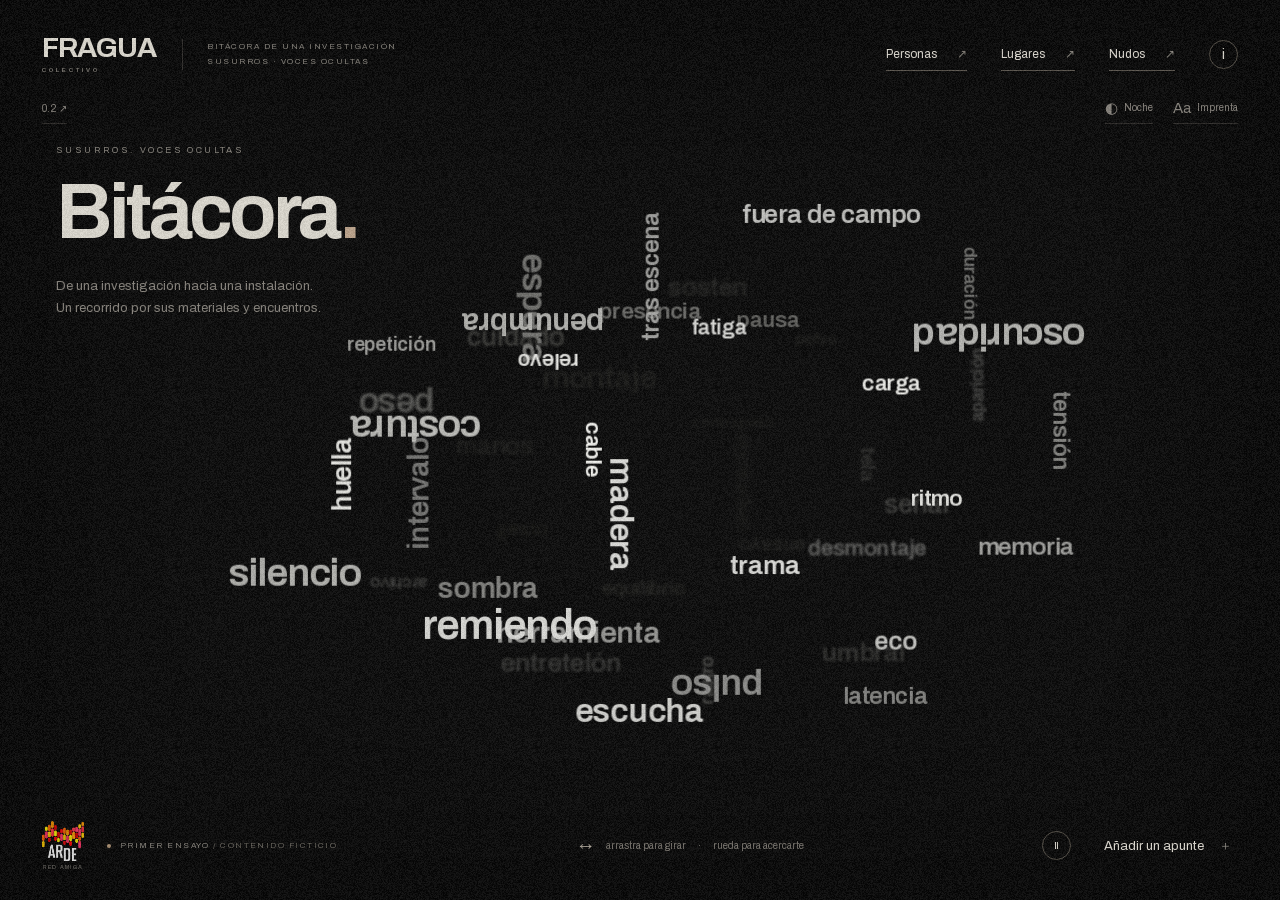
==== commit 7fb3b1ab: "Agrega la versión 0.2 para comparar color y constelaciones" ====
--- a/index.html
+++ b/index.html
@@ -18,6 +18,14 @@
   <link rel="preload" href="fonts/architects-daughter-latin.woff2" as="font" type="font/woff2" crossorigin>
   <link rel="preload" href="fonts/archivo-latin.woff2" as="font" type="font/woff2" crossorigin>
   <script type="module" src="app.js?v=7"></script>
+  <style>
+    .version-switch { position: fixed; top: 94px; left: 42px; z-index: 12; display: inline-flex; align-items: center; min-height: 30px; padding: 4px 0; border-bottom: 1px solid var(--line); color: var(--muted); font: 400 10px/1.4 var(--sans); letter-spacing: .04em; text-decoration: none; }
+    .version-switch:hover, .version-switch:focus-visible { color: var(--paper); border-color: var(--accent); }
+    @media (min-width: 1500px) { .version-switch { left: 55px; } }
+    @media (max-width: 1000px) { .version-switch { top: 88px; left: 28px; } }
+    @media (max-width: 650px) { .version-switch { top: 76px; left: 22px; } }
+    @media (max-height: 520px) and (min-width: 651px) { .version-switch { top: 66px; } }
+  </style>
 </head>
 <body>
   <svg class="optical-definitions" xmlns="http://www.w3.org/2000/svg" width="0" height="0" aria-hidden="true" focusable="false">
@@ -51,6 +59,7 @@
     <button id="theme-toggle" type="button" aria-pressed="false" aria-label="Cambiar a versión diurna"><span class="appearance-icon" aria-hidden="true">◐</span><span class="appearance-label">Noche</span></button>
     <button id="writing-toggle" type="button" aria-pressed="false" aria-label="Cambiar a letra manuscrita"><span class="appearance-icon" aria-hidden="true">Aa</span><span class="appearance-label">Imprenta</span></button>
   </div>
+  <a class="version-switch" href="./v0.2/" aria-label="Ir a la versión 0.2">0.2 <span aria-hidden="true"> ↗</span></a>
   <div class="title-block">
     <p class="eyebrow">SUSURROS. VOCES OCULTAS</p>
     <h1>Bitácora<span aria-hidden="true">.</span></h1>
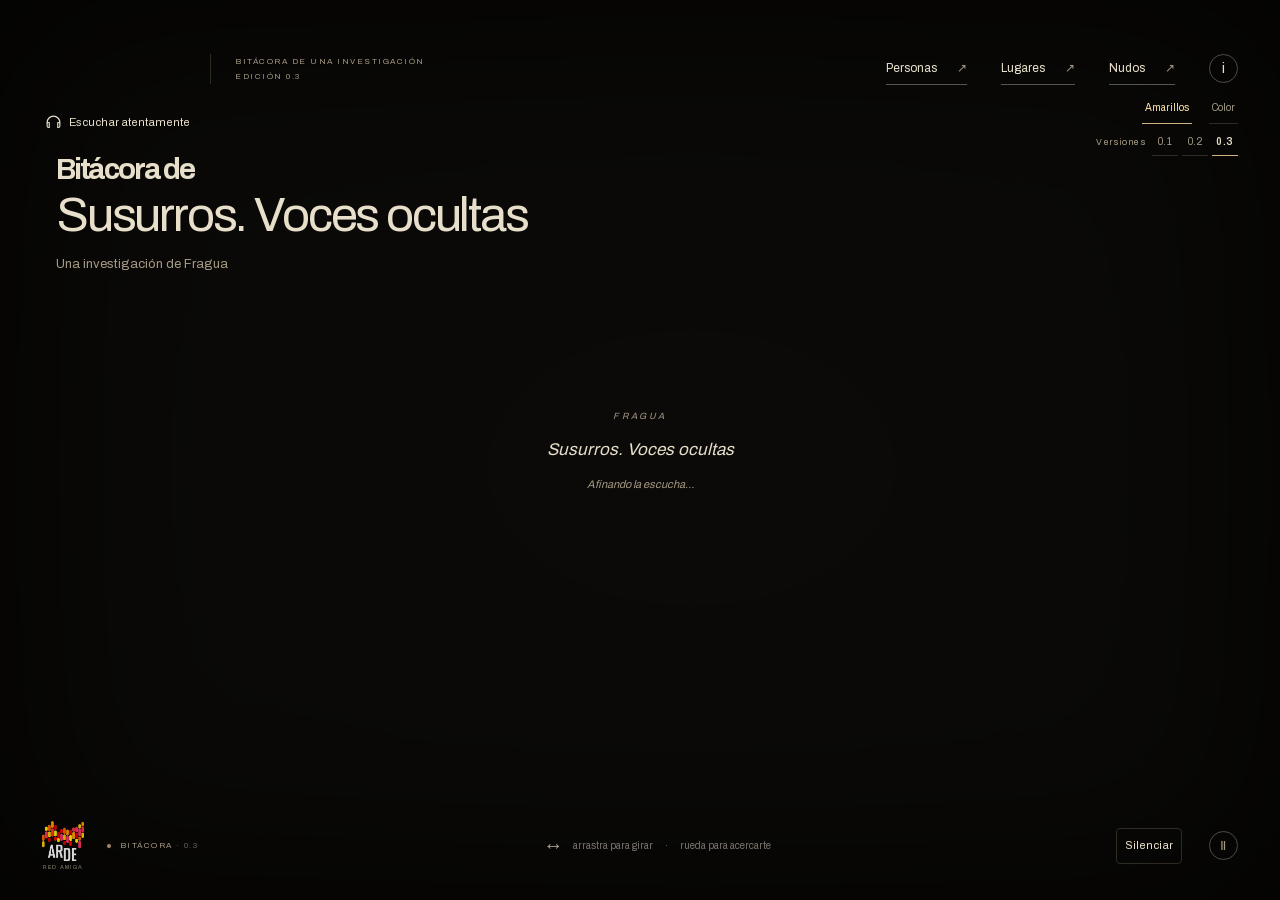
==== commit b1af57ff: "Abre la edición 0.3 en portada y mejora la rotación sonora" ====
--- a/index.html
+++ b/index.html
@@ -2,98 +2,19 @@
 <html lang="es">
 <head>
   <meta charset="utf-8">
-  <meta name="viewport" content="width=device-width, initial-scale=1, viewport-fit=cover">
-  <meta name="theme-color" content="#090909">
-  <meta name="description" content="Bitácora de una investigación del colectivo Fragua hacia la instalación Susurros. Voces ocultas: un recorrido abierto por sus materiales, encuentros y procesos.">
-  <title>Bitácora · Susurros. Voces ocultas — Fragua</title>
-  <script>try{const p=JSON.parse(localStorage.getItem('susurros.appearance.v1')||'{}')||{};document.documentElement.dataset.theme=p.theme==='day'?'day':'night';document.documentElement.dataset.writing=p.writing==='hand'?'hand':'print';}catch{}</script>
-  <link rel="icon" href="icon.svg" type="image/svg+xml">
-  <link rel="stylesheet" href="styles.css?v=5">
-  <link rel="stylesheet" href="editor.css?v=5">
-  <link rel="stylesheet" href="glass.css?v=7">
-  <link rel="stylesheet" href="territory.css?v=7">
-  <link rel="stylesheet" href="appearance.css?v=5">
-  <link rel="stylesheet" href="indices.css?v=7">
-  <link rel="stylesheet" href="cloud-view.css?v=7">
-  <link rel="preload" href="fonts/architects-daughter-latin.woff2" as="font" type="font/woff2" crossorigin>
-  <link rel="preload" href="fonts/archivo-latin.woff2" as="font" type="font/woff2" crossorigin>
-  <script type="module" src="app.js?v=7"></script>
-  <style>
-    .version-switch { position: fixed; top: 94px; left: 42px; z-index: 12; display: inline-flex; align-items: center; min-height: 30px; padding: 4px 0; border-bottom: 1px solid var(--line); color: var(--muted); font: 400 10px/1.4 var(--sans); letter-spacing: .04em; text-decoration: none; }
-    .version-switch:hover, .version-switch:focus-visible { color: var(--paper); border-color: var(--accent); }
-    @media (min-width: 1500px) { .version-switch { left: 55px; } }
-    @media (max-width: 1000px) { .version-switch { top: 88px; left: 28px; } }
-    @media (max-width: 650px) { .version-switch { top: 76px; left: 22px; } }
-    @media (max-height: 520px) and (min-width: 651px) { .version-switch { top: 66px; } }
-  </style>
+  <meta name="viewport" content="width=device-width, initial-scale=1">
+  <meta http-equiv="refresh" content="0; url=./v0.3/">
+  <link rel="canonical" href="https://felipecotero.github.io/bitacora-susurros/v0.3/">
+  <title>Bitácora de Susurros. Voces ocultas</title>
 </head>
 <body>
-  <svg class="optical-definitions" xmlns="http://www.w3.org/2000/svg" width="0" height="0" aria-hidden="true" focusable="false">
-    <defs>
-      <filter id="resin-refraction" x="-20%" y="-20%" width="140%" height="140%" color-interpolation-filters="sRGB">
-        <feTurbulence type="fractalNoise" baseFrequency=".006 .011" numOctaves="2" seed="12" result="surface"/>
-        <feGaussianBlur in="surface" stdDeviation="1.5" result="curvature"/>
-        <feDisplacementMap in="SourceGraphic" in2="curvature" scale="48" xChannelSelector="R" yChannelSelector="G"/>
-      </filter>
-      <filter id="resin-image-refraction" x="-15%" y="-15%" width="130%" height="130%" color-interpolation-filters="sRGB">
-        <feTurbulence type="fractalNoise" baseFrequency=".008 .014" numOctaves="2" seed="7" result="surface"/>
-        <feGaussianBlur in="surface" stdDeviation="1.2" result="curvature"/>
-        <feDisplacementMap in="SourceGraphic" in2="curvature" scale="32" xChannelSelector="R" yChannelSelector="G"/>
-      </filter>
-    </defs>
-  </svg>
-  <div class="film-grain" aria-hidden="true"></div>
-  <div class="vignette" aria-hidden="true"></div>
-  <header class="masthead">
-    <div class="project-credit" aria-label="Bitácora de una investigación del colectivo Fragua"><span class="fragua-name">FRAGUA</span><span class="fragua-caption">COLECTIVO</span></div>
-    <p class="edition">BITÁCORA DE UNA INVESTIGACIÓN<br>SUSURROS · VOCES OCULTAS</p>
-    <nav class="main-nav" aria-label="Recorrer la bitácora">
-      <button id="people-button" aria-controls="indices-view" aria-expanded="false">Personas <span aria-hidden="true">↗</span></button>
-      <button id="places-button" aria-controls="territory-view" aria-expanded="false">Lugares <span aria-hidden="true">↗</span></button>
-      <button id="knots-button" aria-controls="indices-view" aria-expanded="false">Nudos <span aria-hidden="true">↗</span></button>
-      <button id="about-button" class="round-button" aria-label="Acerca de este ensayo" aria-haspopup="dialog">i</button>
+  <main>
+    <h1>Bitácora de Susurros. Voces ocultas</h1>
+    <p><a href="./v0.3/">Abrir la edición 0.3</a></p>
+    <nav aria-label="Versiones anteriores">
+      <a href="./v0.1/">Versión 0.1</a>
+      <a href="./v0.2/">Versión 0.2</a>
     </nav>
-  </header>
-
-  <div class="appearance-controls" role="group" aria-label="Aspecto de la bitácora">
-    <button id="theme-toggle" type="button" aria-pressed="false" aria-label="Cambiar a versión diurna"><span class="appearance-icon" aria-hidden="true">◐</span><span class="appearance-label">Noche</span></button>
-    <button id="writing-toggle" type="button" aria-pressed="false" aria-label="Cambiar a letra manuscrita"><span class="appearance-icon" aria-hidden="true">Aa</span><span class="appearance-label">Imprenta</span></button>
-  </div>
-  <a class="version-switch" href="./v0.2/" aria-label="Ir a la versión 0.2">0.2 <span aria-hidden="true"> ↗</span></a>
-  <div class="title-block">
-    <p class="eyebrow">SUSURROS. VOCES OCULTAS</p>
-    <h1>Bitácora<span aria-hidden="true">.</span></h1>
-    <p class="intro">De una investigación hacia una instalación.<br>Un recorrido por sus materiales y encuentros.</p>
-  </div>
-
-  <main id="stage" tabindex="0" aria-label="Nube tridimensional de palabras. Arrastra para girar y usa la rueda para acercarte. Con el teclado: flechas para girar, más y menos para acercarte; Tab para elegir palabras.">
-    <canvas id="connections" aria-hidden="true"></canvas>
-    <div id="space"><div id="cloud"></div></div>
-    <p id="loading" class="loading" role="status">Afinando la escucha<span>…</span></p>
   </main>
-
-  <div id="context" class="context" hidden>
-    <button id="return-button" class="back-arrow" aria-label="Volver a todas las palabras">↶</button>
-    <div><p id="context-type" class="eyebrow"></p><p id="context-title"></p></div>
-  </div>
-
-  <footer class="footer">
-    <div class="footer-credits"><a class="friend-network" href="https://ardered.com/" target="_blank" rel="noopener noreferrer" aria-label="ARDE, red amiga de Fragua. Visitar su sitio web"><img src="media/arde-logo.png" alt="ARDE · Artistas de la Escenografía en Red" width="42" height="40"><span>RED AMIGA</span></a><div class="archive-caption"><span class="status-dot"></span><span>PRIMER ENSAYO<span class="caption-detail"> / CONTENIDO FICTICIO</span></span></div></div>
-    <div id="gesture-hint" class="gesture-hint"><span class="drag-icon" aria-hidden="true">↔</span> arrastra para girar<span class="hint-divider">·</span><span class="desktop-hint">rueda para acercarte</span><span class="mobile-hint">pellizca para acercarte</span></div>
-    <div class="footer-actions">
-      <button id="pause-button" class="round-button" aria-label="Pausar la respiración" aria-pressed="false"><span aria-hidden="true">Ⅱ</span></button>
-      <button id="contribute-button">Añadir un apunte <span aria-hidden="true">＋</span></button>
-    </div>
-  </footer>
-  <p id="announcement" class="sr-only" role="status" aria-live="polite"></p>
-
-  <dialog id="drawer" class="drawer" aria-labelledby="drawer-heading">
-    <div class="plate-optics" aria-hidden="true"></div>
-    <div class="plate-scroll">
-      <div class="drawer-top"><span class="eyebrow" id="drawer-kicker"></span><button id="close-drawer" class="close-button" aria-label="Cerrar">×</button></div>
-      <div id="drawer-content"></div>
-    </div>
-  </dialog>
-  <noscript><div class="no-js">Este ensayo necesita JavaScript para recorrer la nube. Actívalo y vuelve a abrir la página.</div></noscript>
 </body>
 </html>
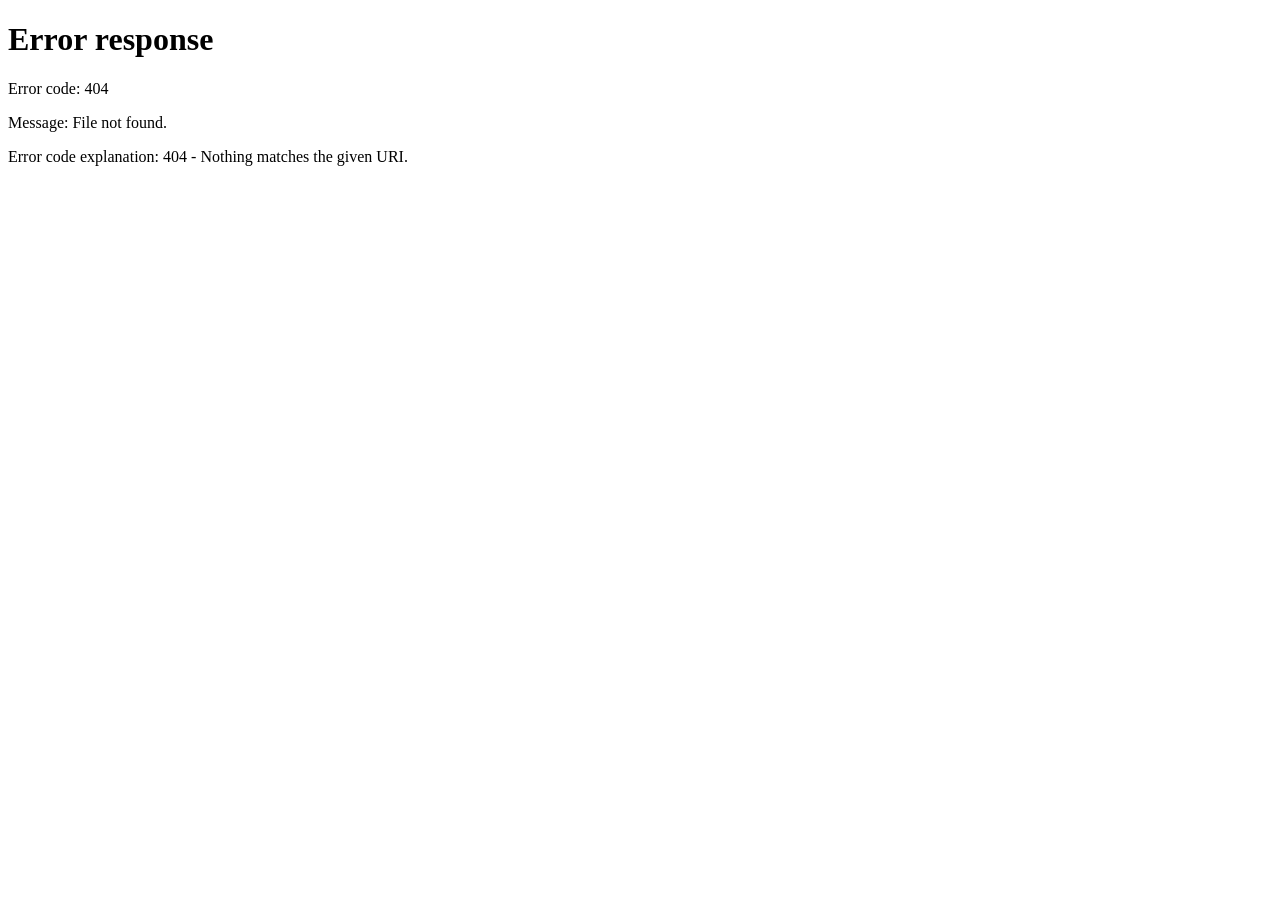
==== commit db1ea544: "Prepara la publicación de Susurros 0.4" ====
--- a/index.html
+++ b/index.html
@@ -3,17 +3,18 @@
 <head>
   <meta charset="utf-8">
   <meta name="viewport" content="width=device-width, initial-scale=1">
-  <meta http-equiv="refresh" content="0; url=./v0.3/">
-  <link rel="canonical" href="https://felipecotero.github.io/bitacora-susurros/v0.3/">
+  <meta http-equiv="refresh" content="0; url=./v0.4/">
+  <link rel="canonical" href="https://felipecotero.github.io/bitacora-susurros/v0.4/">
   <title>Bitácora de Susurros. Voces ocultas</title>
 </head>
 <body>
   <main>
     <h1>Bitácora de Susurros. Voces ocultas</h1>
-    <p><a href="./v0.3/">Abrir la edición 0.3</a></p>
+    <p><a href="./v0.4/">Abrir la edición 0.4</a></p>
     <nav aria-label="Versiones anteriores">
       <a href="./v0.1/">Versión 0.1</a>
       <a href="./v0.2/">Versión 0.2</a>
+      <a href="./v0.3/">Versión 0.3</a>
     </nav>
   </main>
 </body>
